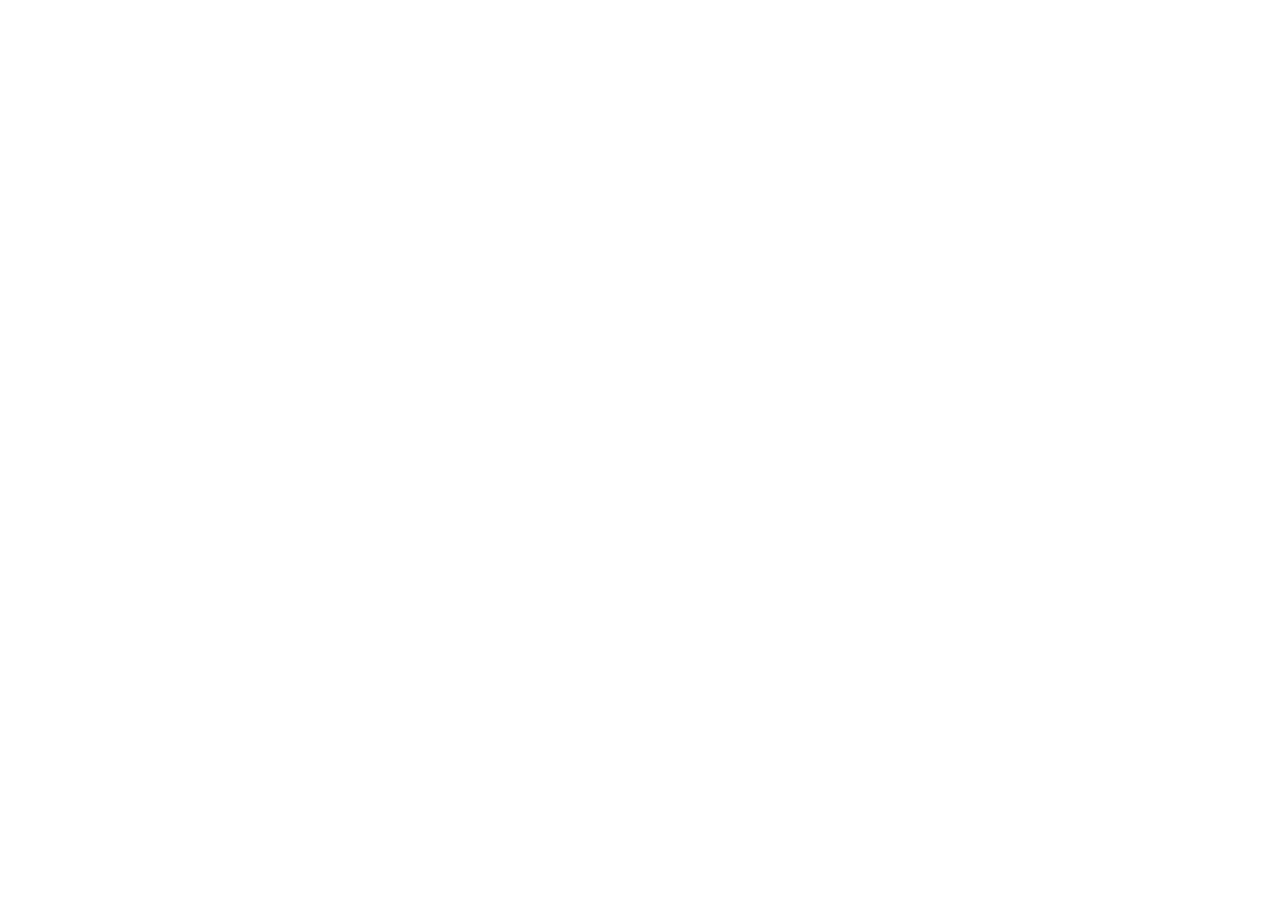
==== index.html @ 58e20557 "Initial commit & Stylesheet link" ====
<!DOCTYPE html>
<html lang="en">
<head>
    <meta charset="UTF-8">
    <meta name="viewport" content="width=device-width, initial-scale=1.0">
    <title>PORTFOLIO</title>
    <link rel="stylesheet" href="style.css">
</head>
<body>
    
</body>
</html>
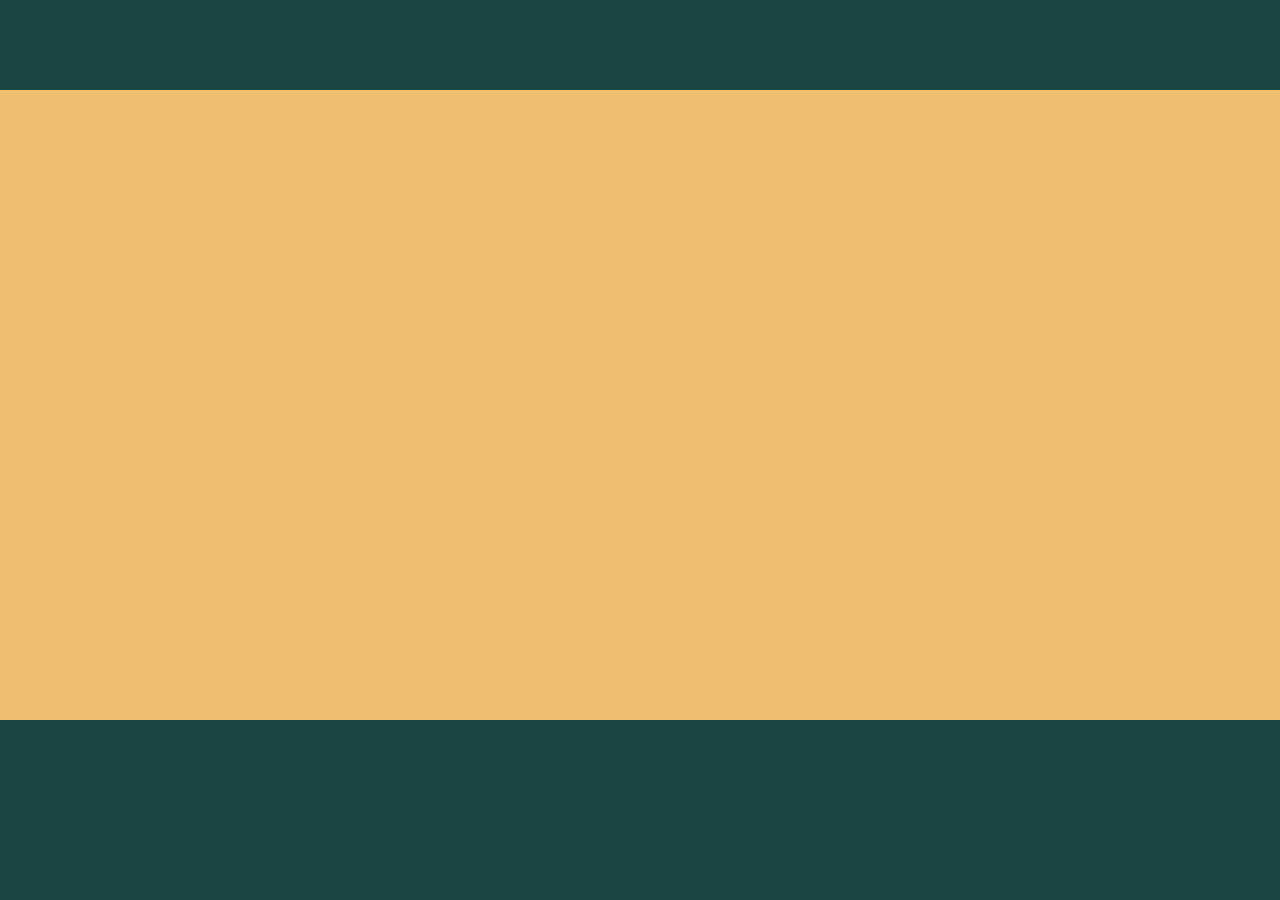
==== commit 52bedd86: "Main page layout" ====
--- a/index.html
+++ b/index.html
@@ -7,6 +7,16 @@
     <link rel="stylesheet" href="style.css">
 </head>
 <body>
-    
+    <div id="container">
+        <header id="hd">
+
+        </header>
+        <main id="mn">
+
+        </main>
+        <footer id="ft">
+
+        </footer>
+    </div>
 </body>
 </html>
--- a/style.css
+++ b/style.css
@@ -0,0 +1,32 @@
+/* Reset----------------------------------- */
+*{
+    margin: 0px;
+    padding: 0px;
+    box-sizing: border-box;
+}
+/* Container style------------------------- */
+#container{
+    width: 100vw;
+    height: 100vh;
+    background-color: #f0be6f;
+}
+/* Header styles----------------------------*/
+#hd {
+    width: 100%;
+    height: 10vh;
+    background-color: #1a4543;
+}
+
+/* Main styles-------------- ---------------*/
+#mn {
+    width: 100%;
+    height: 70vh;
+    background-color:#f0be6f ;
+}
+
+/* Footer styles-------------------------- */
+#ft {
+    width: 100%;
+    height: 20vh;
+    background-color: #1a4543;
+}
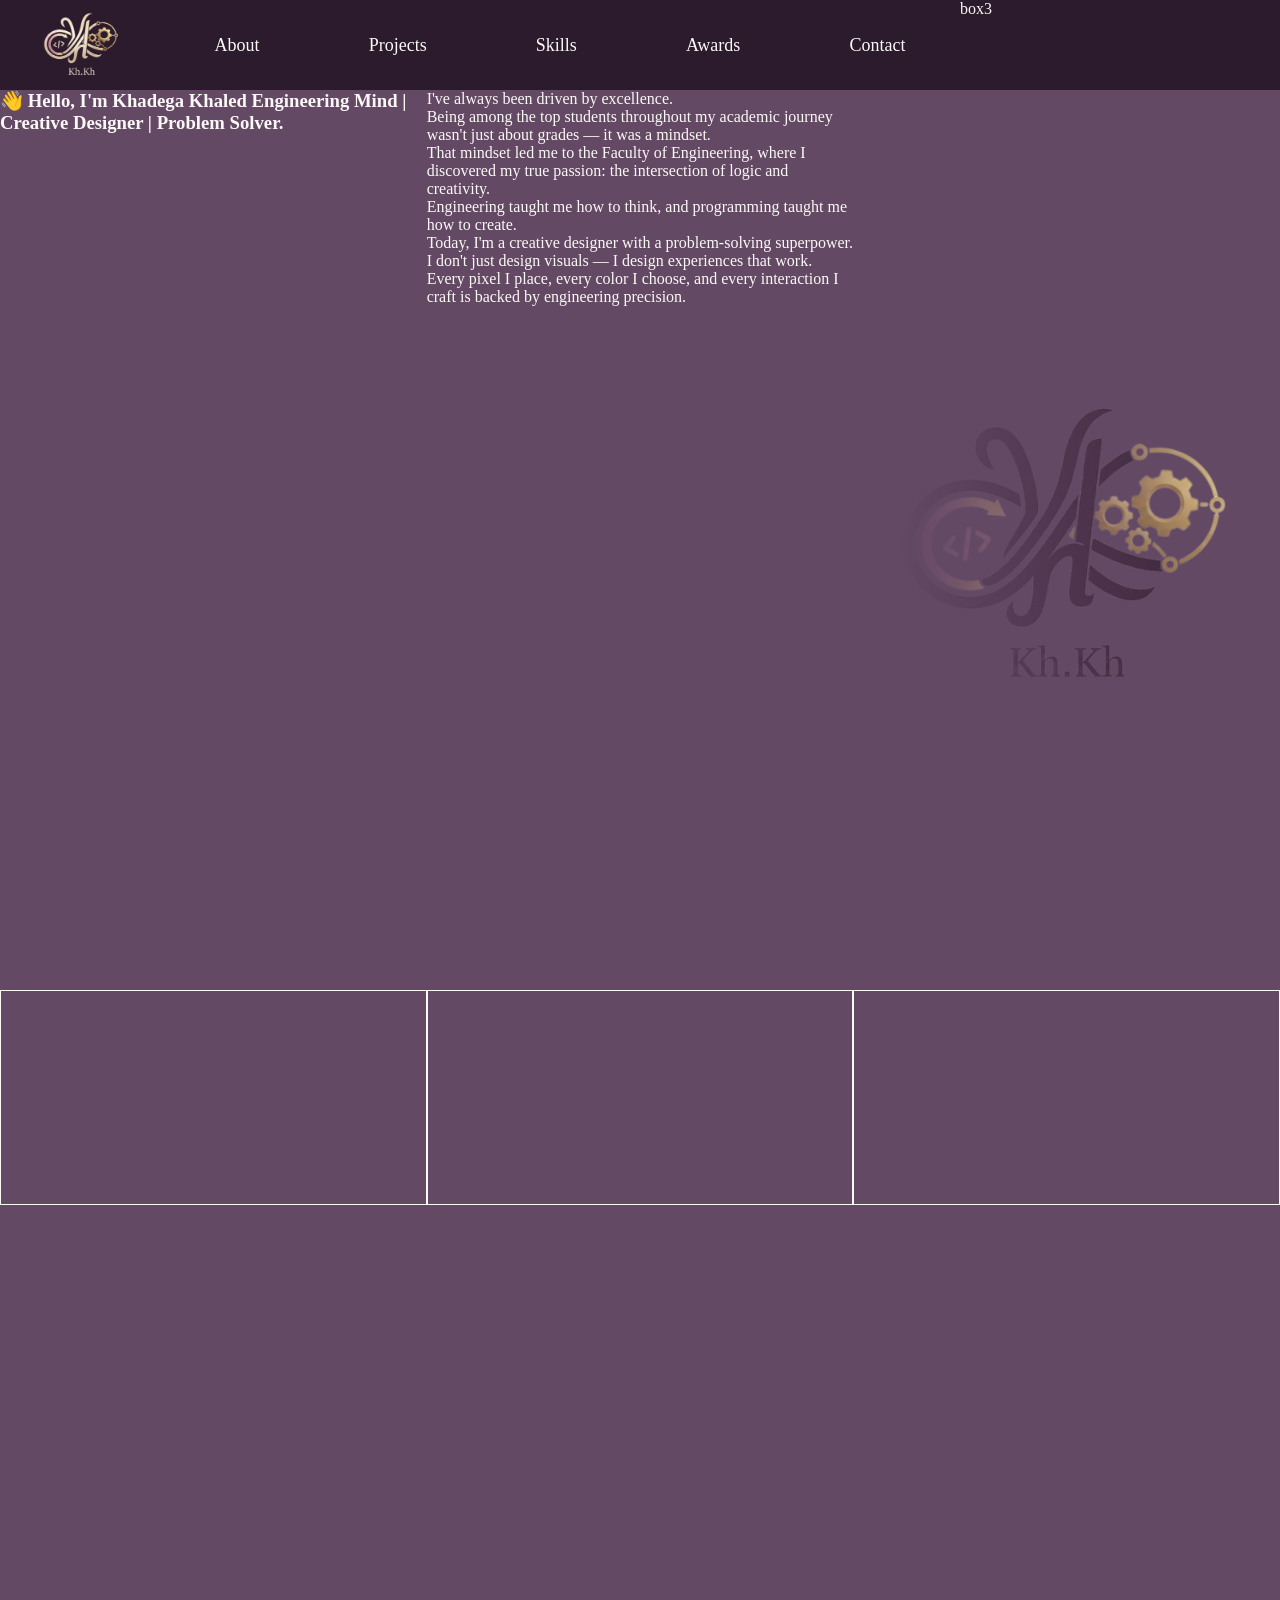
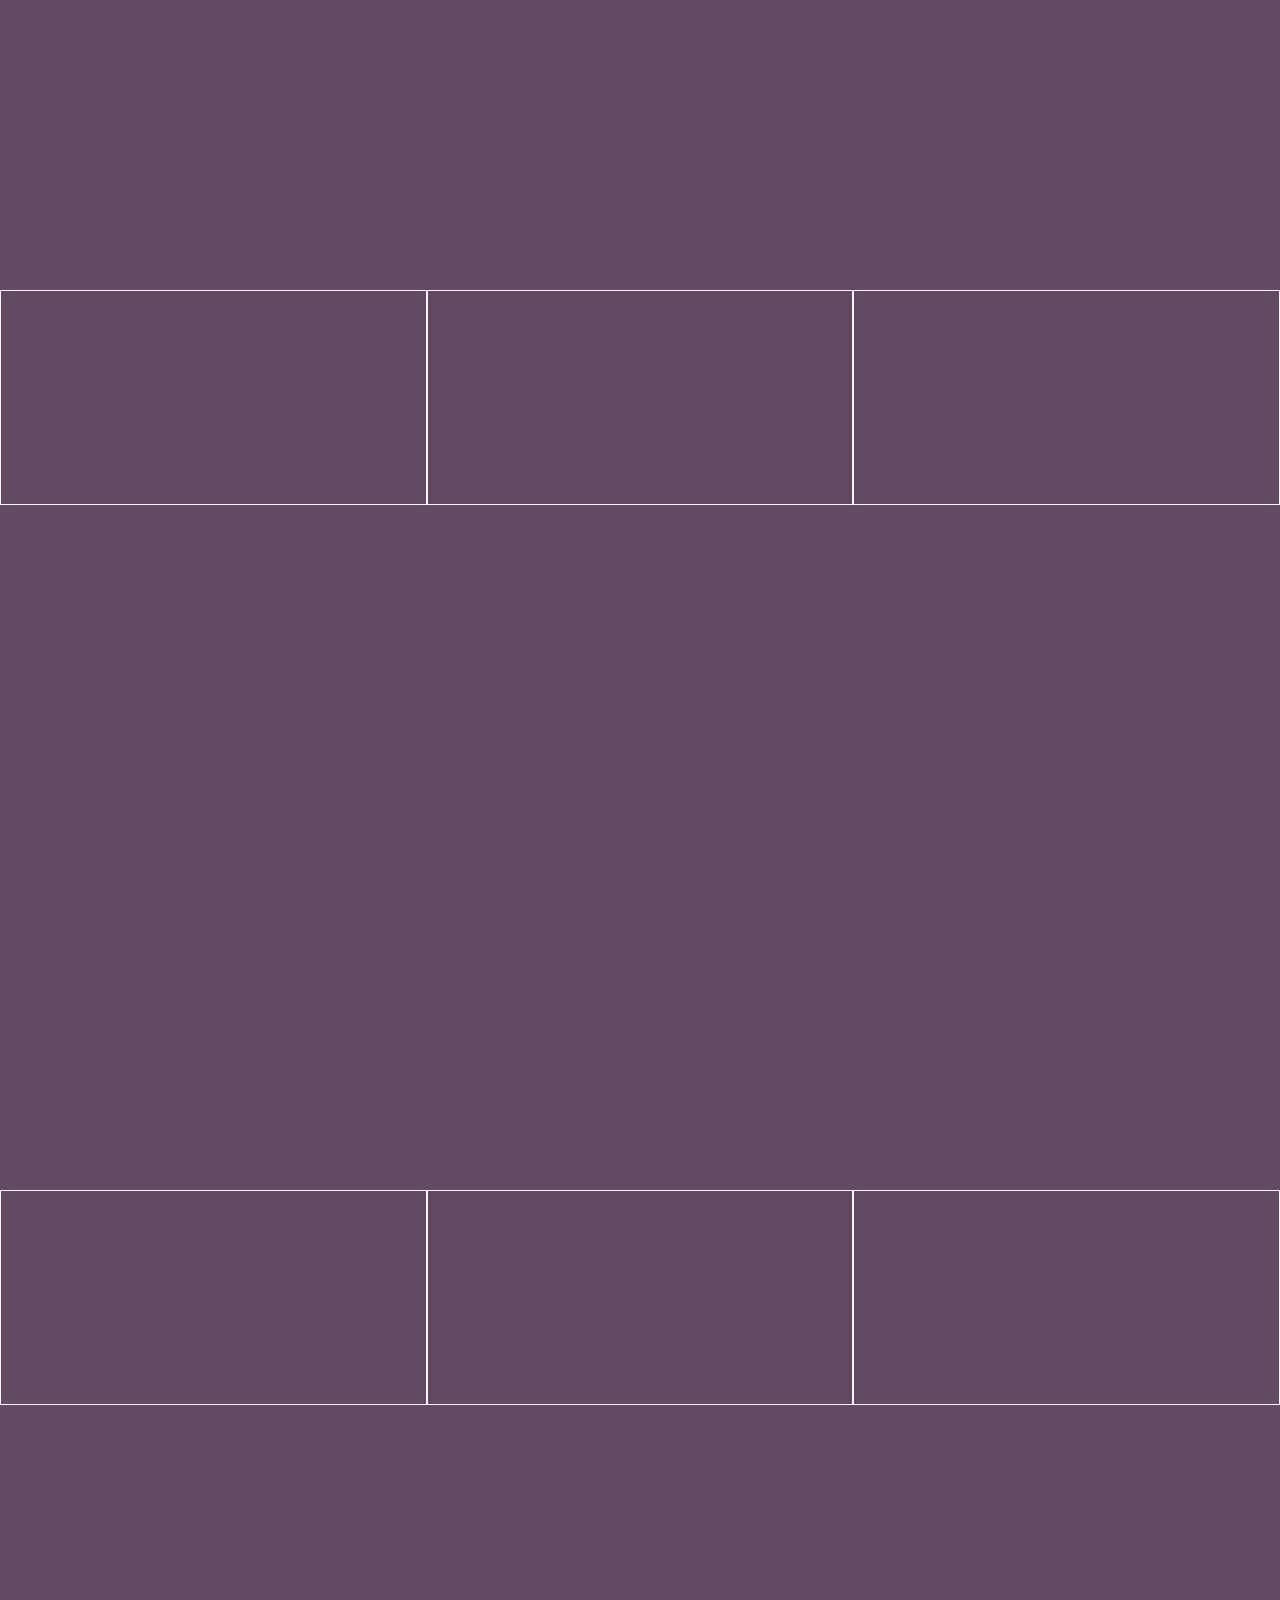
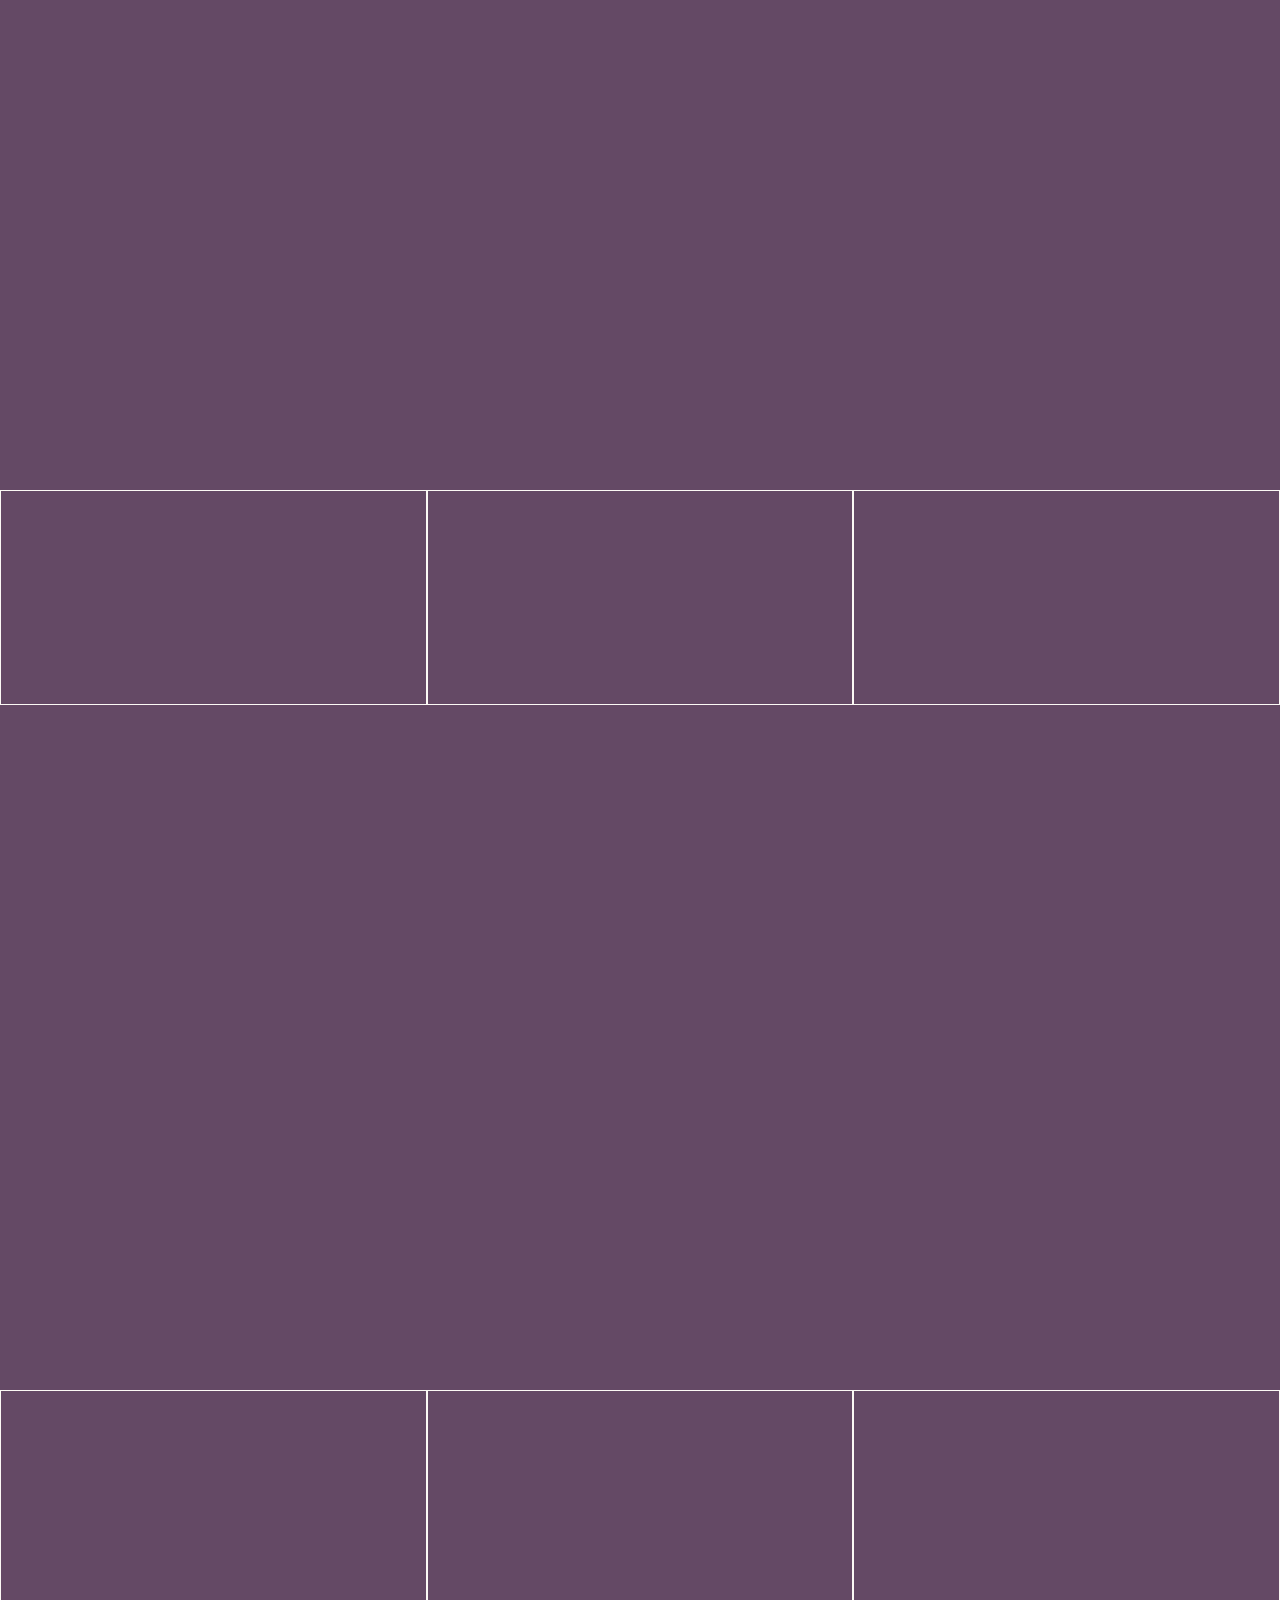
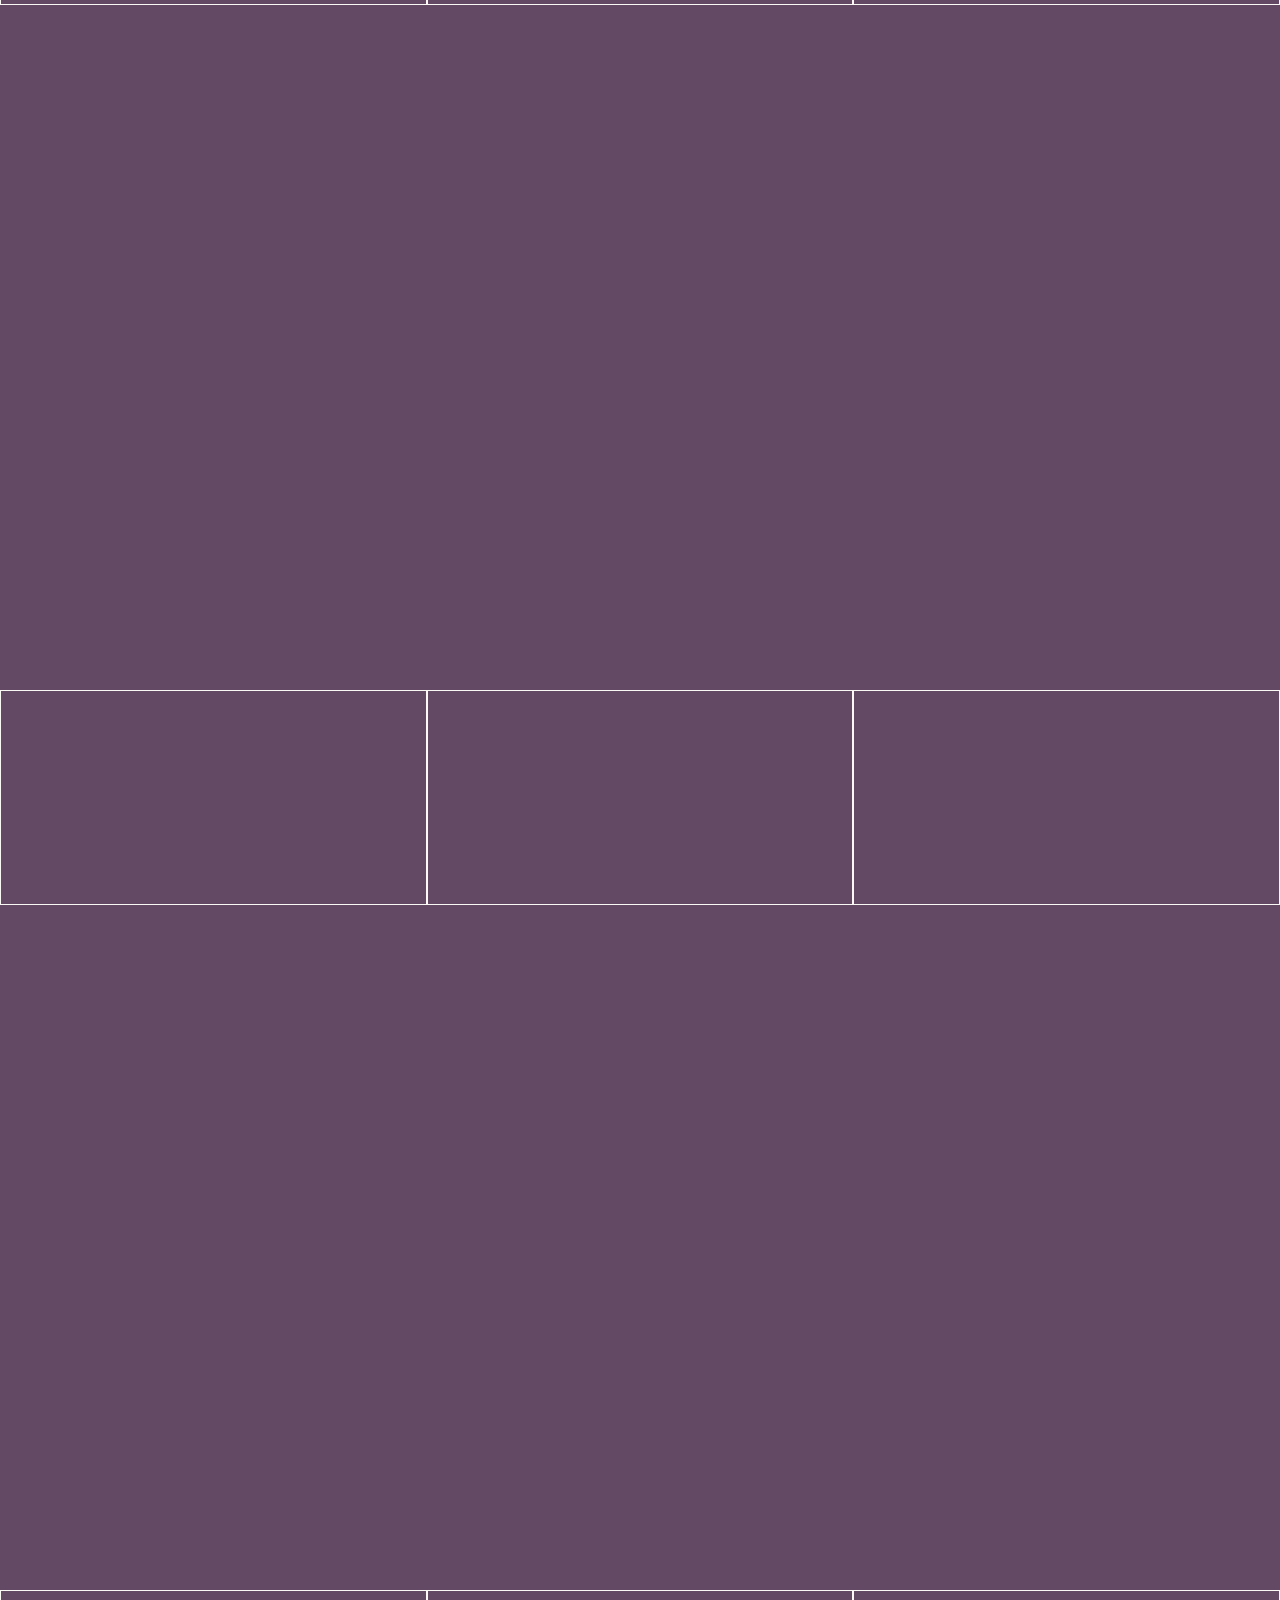
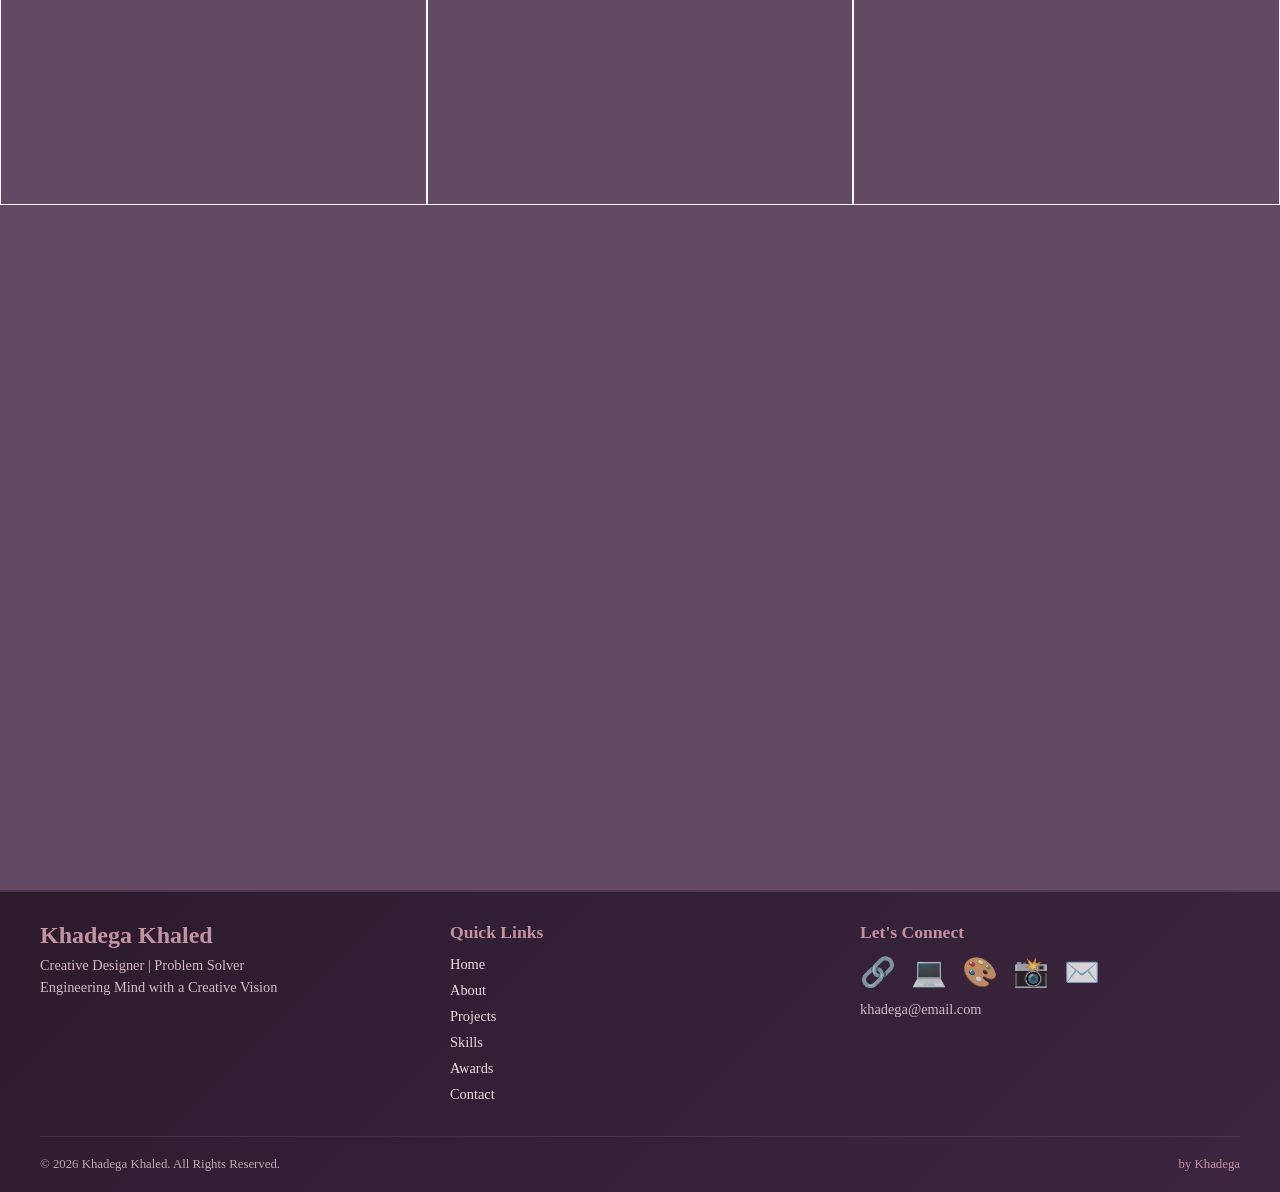
==== commit 7d98c0cd: "New updates for html and adding css file" ====
--- a/index.html
+++ b/index.html
@@ -7,16 +7,182 @@
     <link rel="stylesheet" href="style.css">
 </head>
 <body>
-    <div id="container">
+<div id="container">
         <header id="hd">
+            <section id="hd__sec01" class="hd__sect"></section>
+            <section id="hd__sec02" class="hd__sect">
+                <nav id="hd__nav">
+                    <ul id="nav__list">
+                        <!-- <li id="nav__li1">
+                            <a href="" class="nav__link">Home</a>
+                        </li> -->
+                        <li id="nav__li2">
+                            <a href="#main__sec01" class="nav__link">About</a>
+                        </li>
+                        <li id="nav__li3">
+                            <a href="" class="nav__link">Projects</a>
+                        </li>
+                        <li id="nav__li4">
+                            <a href="" class="nav__link">Skills</a>
+                        </li>
+                        <li id="nav__li5">
+                            <a href="" class="nav__link">Awards</a>
+                        </li>
+                        <li id="nav__li5">
+                            <a href="form.html" class="nav__link">Contact</a>
+                        </li>
+                    </ul>
 
+                </nav>
+            </section>
+            <section id="hd__sec03" class="hd__sect">
+                box3
+            </section>
+    
         </header>
+    
         <main id="mn">
+        
+            <article id="main__sec01" class="main__sec__item">
+                <h3 id="name">👋 Hello, I'm Khadega Khaled
+                    Engineering Mind | Creative Designer | Problem Solver.</h3>
+                <!-- <h3 id="nm">dd</h3>
+                <h3 id="nm2">aa</h3> -->
+            </article>
+            <article id="main__sec02" class="main__sec__item">
+                <p id="pragraph">I've always been driven by excellence. <br> Being among the top students throughout my academic journey wasn't just about
+                    grades — it was a mindset. <br>
+                
+                    That mindset led me to the Faculty of Engineering, where I discovered my true passion: the intersection of logic and
+                    creativity. <br> Engineering taught me how to think, and programming taught me how to create. <br>
+                
+                    Today, I'm a creative designer with a problem-solving superpower. <br> I don't just design visuals — I design experiences
+                    that work. Every pixel I place, every color I choose, and every interaction I craft is backed by engineering
+                    precision.</p>
+            </article>
+            <article id="main__sec03" class="main__sec__item"></article>
+            <article id="main__sec04" class="main__sec__item"></article>
+            <article id="main__sec05" class="main__sec__item"></article>
+            <article id="main__sec06" class="main__sec__item"></article>
+            <article id="main__sec07" class="main__sec__item"></article>
+            <article id="main__sec08" class="main__sec__item"></article>
+            <article id="main__sec09" class="main__sec__item"></article>
+            <article id="main__sec10" class="main__sec__item"></article>
+            <article id="main__sec11" class="main__sec__item"></article>
+            <article id="main__sec12" class="main__sec__item"></article>
+            <article id="main__sec13" class="main__sec__item"></article>
+            <article id="main__sec14" class="main__sec__item"></article>
+            <article id="main__sec15" class="main__sec__item"></article>
+            <article id="main__sec16" class="main__sec__item"></article>
+            <article id="main__sec17" class="main__sec__item"></article>
+            <article id="main__sec18" class="main__sec__item"></article>
+            <article id="main__sec19" class="main__sec__item"></article>
+            <article id="main__sec20" class="main__sec__item"></article>
+            <article id="main__sec21" class="main__sec__item"></article>
+            <article id="main__sec22" class="main__sec__item"></article>
+            <article id="main__sec23" class="main__sec__item"></article>
+            <article id="main__sec24" class="main__sec__item"></article>
+        
+        
+        </main>
+    
+        <!-- <footer id="ft">
+    
+        </footer> -->
+        <footer id="ft">
+    <div class="footer-content">
+        <div class="footer-section">
+            <h3 class="footer-title">Khadega Khaled</h3>
+            <p class="footer-desc">Creative Designer | Problem Solver</p>
+            <p class="footer-desc">Engineering Mind with a Creative Vision</p>
+        </div>
+        
+        <div class="footer-section">
+            <h4 class="footer-heading">Quick Links</h4>
+            <ul class="footer-links">
+                <li><a href="#">Home</a></li>
+                <li><a href="#">About</a></li>
+                <li><a href="#">Projects</a></li>
+                <li><a href="#">Skills</a></li>
+                <li><a href="#">Awards</a></li>
+                <li><a href="#">Contact</a></li>
+            </ul>
+        </div>
+        
+        <div class="footer-section">
+            <h4 class="footer-heading">Let's Connect</h4>
+            <div class="footer-social">
+                <a href="#" class="social-link" title="LinkedIn">🔗</a>
+                <a href="#" class="social-link" title="GitHub">💻</a>
+                <a href="#" class="social-link" title="Behance">🎨</a>
+                <a href="#" class="social-link" title="Instagram">📸</a>
+                <a href="#" class="social-link" title="Email">✉️</a>
+            </div>
+            <p class="footer-email">khadega@email.com</p>
+        </div>
+    </div>
+    
+    <div class="footer-bottom">
+        <p>&copy; 2026 Khadega Khaled. All Rights Reserved.</p>
+        <p> by Khadega</p>
+    </div>
+</footer>
+    </div>
 
-        </main>
-        <footer id="ft">
+</body>
+</html>
 
-        </footer>
-    </div>
-</body>
-</html>+<!-- 
+النص الكامل للـ About Section (من غير كود):
+
+---
+
+👋 Hello, I'm Khadega Khaled
+Engineering Mind | Creative Designer | Problem Solver
+
+---
+
+I've always been driven by excellence. Being among the top students throughout my academic journey wasn't just about grades — it was a mindset.
+
+That mindset led me to the Faculty of Engineering, where I discovered my true passion: the intersection of logic and creativity. Engineering taught me how to think, and programming taught me how to create.
+
+Today, I'm a creative designer with a problem-solving superpower. I don't just design visuals — I design experiences that work. Every pixel I place, every color I choose, and every interaction I craft is backed by engineering precision.
+
+"I build things that are beautiful because they work, and work because they're beautiful."
+
+---
+
+🏆 Top 5% Academic Excellence | 💡 Problem Solving Mindset | 🎨 Creative Vision
+
+Let's Create Something Amazing ✨
+
+---
+
+الترجمة العربية:
+
+---
+
+👋 مرحبًا، أنا خديجة خالد
+عقلية هندسية | مصممة مبدعة | محللة مشكلات
+
+---
+
+دائمًا ما كان الدافع ورائي هو التميز. كوني من الأوائل طوال رحلتي الأكاديمية لم يكن مجرد درجات — بل كانت عقلية.
+
+هذه العقلية قادتني إلى كلية الهندسة، حيث اكتشفت شغفي الحقيقي: التقاطع بين المنطق والإبداع. الهندسة علمتني كيف أفكر، والبرمجة علمتني كيف أبدع.
+
+اليوم، أنا مصممة مبدعة بقوة خارقة في حل المشكلات. أنا لا أصمم صورًا فقط — بل أصمم تجارب تعمل. كل بكسل أضعه، وكل لون أختاره، وكل تفاعل أصممه مدعوم بدقة هندسية.
+
+"أبني أشياء جميلة لأنها تعمل، وتعمل لأنها جميلة."
+
+---
+
+🏆 أعلى 5% تميز أكاديمي | 💡 عقلية حل المشكلات | 🎨 رؤية إبداعية
+
+لنخلق شيئًا مذهلاً معًا ✨
+
+---
+
+كده النص جاهز تنسخيه وتحطيه في أي مكان 👌
+
+-->
--- a/style.css
+++ b/style.css
@@ -1,32 +1,305 @@
-/* Reset----------------------------------- */
+/* Reset--------------------------------------- */
 *{
+    padding: 0px;
     margin: 0px;
-    padding: 0px;
     box-sizing: border-box;
 }
-/* Container style------------------------- */
+/* Container styles-------------------------- */
 #container{
     width: 100vw;
-    height: 100vh;
-    background-color: #f0be6f;
-}
-/* Header styles----------------------------*/
-#hd {
+    height: auto;
+    background-color: #644965;
+
+}
+/* Header styles----------------------------- */
+#hd{
     width: 100%;
     height: 10vh;
-    background-color: #1a4543;
-}
-
-/* Main styles-------------- ---------------*/
-#mn {
+    background-color:#2B1B2C;
+    display: flex;
+    justify-content: center;
+    position: fixed;
+    
+}
+
+.hd__sect{
+    color: #FBF9F5;
+}
+
+#hd__sec01{
+    flex:1;
+    background-image: url(images/LOGO.png);
+    background-size: 100px;
+    background-repeat: no-repeat;
+    background-position: center;
+
+
+
+}
+#hd__sec02{
+     flex: 5;
+     /* font-size: large; */
+
+}
+#hd__sec03{
+      flex:2;
+
+}
+
+#hd__nav {
+    height: 100%;
+    display: flex;
+    justify-content: center;
+    align-items: center;
+}
+
+#nav__list{
+    list-style: none;
+    display: flex;
+    justify-content: space-between;
+    justify-content: space-around;
+    align-items: center;
+    flex: 1; 
+}
+
+.nav__link{
+    color: #FBF9F5;
+    text-decoration: none;
+    font-size: large;
+}
+
+.nav__link:hover{
+    font-size: larger;
+    color: #C492A3;
+    text-shadow: 0px 0px 5px #C492A3;
+}
+
+#mn{
+    /* background-image: linear-gradient(to right, #644965 30%, #00000088), url(images/LOGO-removebg-preview.png);
+    background-position: right;
+    background-repeat: no-repeat; */
+    padding-top: 10vh;
+    height: auto;
     width: 100%;
-    height: 70vh;
-    background-color:#f0be6f ;
-}
-
-/* Footer styles-------------------------- */
+    /* height: 1900px; */
+    display: grid;
+    grid-template-columns: 1fr 1fr 1fr;
+    grid-template-rows: repeat(8, 1fr);
+        grid-template-areas:
+       "main__sec01 . main__sec03",
+        "main__sec04 main__sec05 main__sec06",
+        "main__sec07 main__sec08 main__sec09",
+        "main__sec10 main__sec11 main__sec12",
+        "main__sec13 main__sec14 main__sec15",
+        "main__sec16 main__sec17 main__sec18",
+        "main__sec19 main__sec20 main__sec21",
+        "main__sec22 main__sec23 main__sec24";
+        /* gap: 1rem; */
+}
+
+.main__sec__item{
+    height: 215px;
+    border: 1px solid #FBF9F5;
+    color: #FBF9F5;
+
+}
+
+#main__sec01,#main__sec02, #main__sec03{
+    border: none;
+    
+    /* background-color: #2B1B2C; */
+    grid-row: span ;
+    /* grid-column: 1 / 4; */
+    
+     /* background-image: linear-gradient(to right, #644965 30%, #00000088), url(images/LOGO-removebg-preview.png);
+    background-position: right;
+    background-repeat: no-repeat; */
+    /* grid-column: 1 / 4;
+    grid-row: 1/ 4; */
+    height: 100vh;
+}
+
+#main__sec03{
+     background-image: linear-gradient(to right, #644965 10%, #00000000), url(images/LOGO-removebg-preview.png);
+    background-position: right;
+    background-repeat: no-repeat;
+    background-size: contain;
+    display: flex;
+    justify-content: center;
+    align-items: center;
+    flex-direction: column;
+}
+#name{
+    flex: 1;
+    height: 100%;
+    justify-content: center;
+    align-items: center;
+    
+}
+/* #nm{
+    flex: 1;
+}
+#nm2{
+    flex: 1;
+} */
+
+
+
+
+
+
+
+
+
+
+
+
+
+
+
+
+/* Footer styles----------------------------- */
+/* #ft{
+    width: 100%;
+    height: 15vh;
+    background-color:#2B1B2C ;
+
+} */
+ /* Footer styles----------------------------- */
 #ft {
     width: 100%;
-    height: 20vh;
-    background-color: #1a4543;
+    height: auto;
+    min-height: 15vh;
+    background: linear-gradient(135deg, #2B1B2C, #3D2640);
+    padding: 30px 40px 20px;
+    color: #FBF9F5;
+    border-top: 2px solid rgba(196, 146, 163, 0.2);
+    flex-shrink: 0;
+}
+
+.footer-content {
+    display: flex;
+    justify-content: space-around;
+    flex-wrap: wrap;
+    gap: 30px;
+    max-width: 1200px;
+    margin: 0 auto;
+}
+
+.footer-section {
+    flex: 1;
+    min-width: 200px;
+}
+
+.footer-title {
+    font-size: 1.5rem;
+    color: #C492A3;
+    margin-bottom: 8px;
+    font-weight: 700;
+}
+
+.footer-desc {
+    font-size: 0.9rem;
+    color: #D4B8C4;
+    margin: 5px 0;
+    font-weight: 300;
+}
+
+.footer-heading {
+    font-size: 1.1rem;
+    color: #C492A3;
+    margin-bottom: 12px;
+    font-weight: 600;
+}
+
+.footer-links {
+    list-style: none;
+    padding: 0;
+    margin: 0;
+}
+
+.footer-links li {
+    margin-bottom: 8px;
+}
+
+.footer-links a {
+    color: #E8DDE2;
+    text-decoration: none;
+    font-size: 0.9rem;
+    transition: all 0.3s;
+    font-weight: 300;
+}
+
+.footer-links a:hover {
+    color: #C492A3;
+    padding-left: 8px;
+    text-shadow: 0 0 10px rgba(196, 146, 163, 0.3);
+}
+
+.footer-social {
+    display: flex;
+    gap: 15px;
+    margin-bottom: 12px;
+    flex-wrap: wrap;
+}
+
+.social-link {
+    display: inline-block;
+    font-size: 1.8rem;
+    text-decoration: none;
+    transition: all 0.3s;
+    opacity: 0.8;
+    filter: grayscale(0.3);
+}
+
+.social-link:hover {
+    transform: translateY(-5px) scale(1.1);
+    opacity: 1;
+    filter: grayscale(0);
+    text-shadow: 0 0 20px rgba(196, 146, 163, 0.4);
+}
+
+.footer-email {
+    font-size: 0.9rem;
+    color: #D4B8C4;
+    font-weight: 300;
+}
+
+.footer-bottom {
+    text-align: center;
+    padding-top: 20px;
+    margin-top: 25px;
+    border-top: 1px solid rgba(196, 146, 163, 0.15);
+    display: flex;
+    justify-content: space-between;
+    flex-wrap: wrap;
+    gap: 10px;
+}
+
+.footer-bottom p {
+    font-size: 0.8rem;
+    color: #B8A8B0;
+    font-weight: 300;
+    margin: 0;
+}
+
+.footer-bottom p:last-child {
+    color: #C492A3;
+}
+
+/* Responsive */
+@media (max-width: 768px) {
+    .footer-content {
+        flex-direction: column;
+        text-align: center;
+    }
+    
+    .footer-social {
+        justify-content: center;
+    }
+    
+    .footer-bottom {
+        flex-direction: column;
+        text-align: center;
+    }
 }
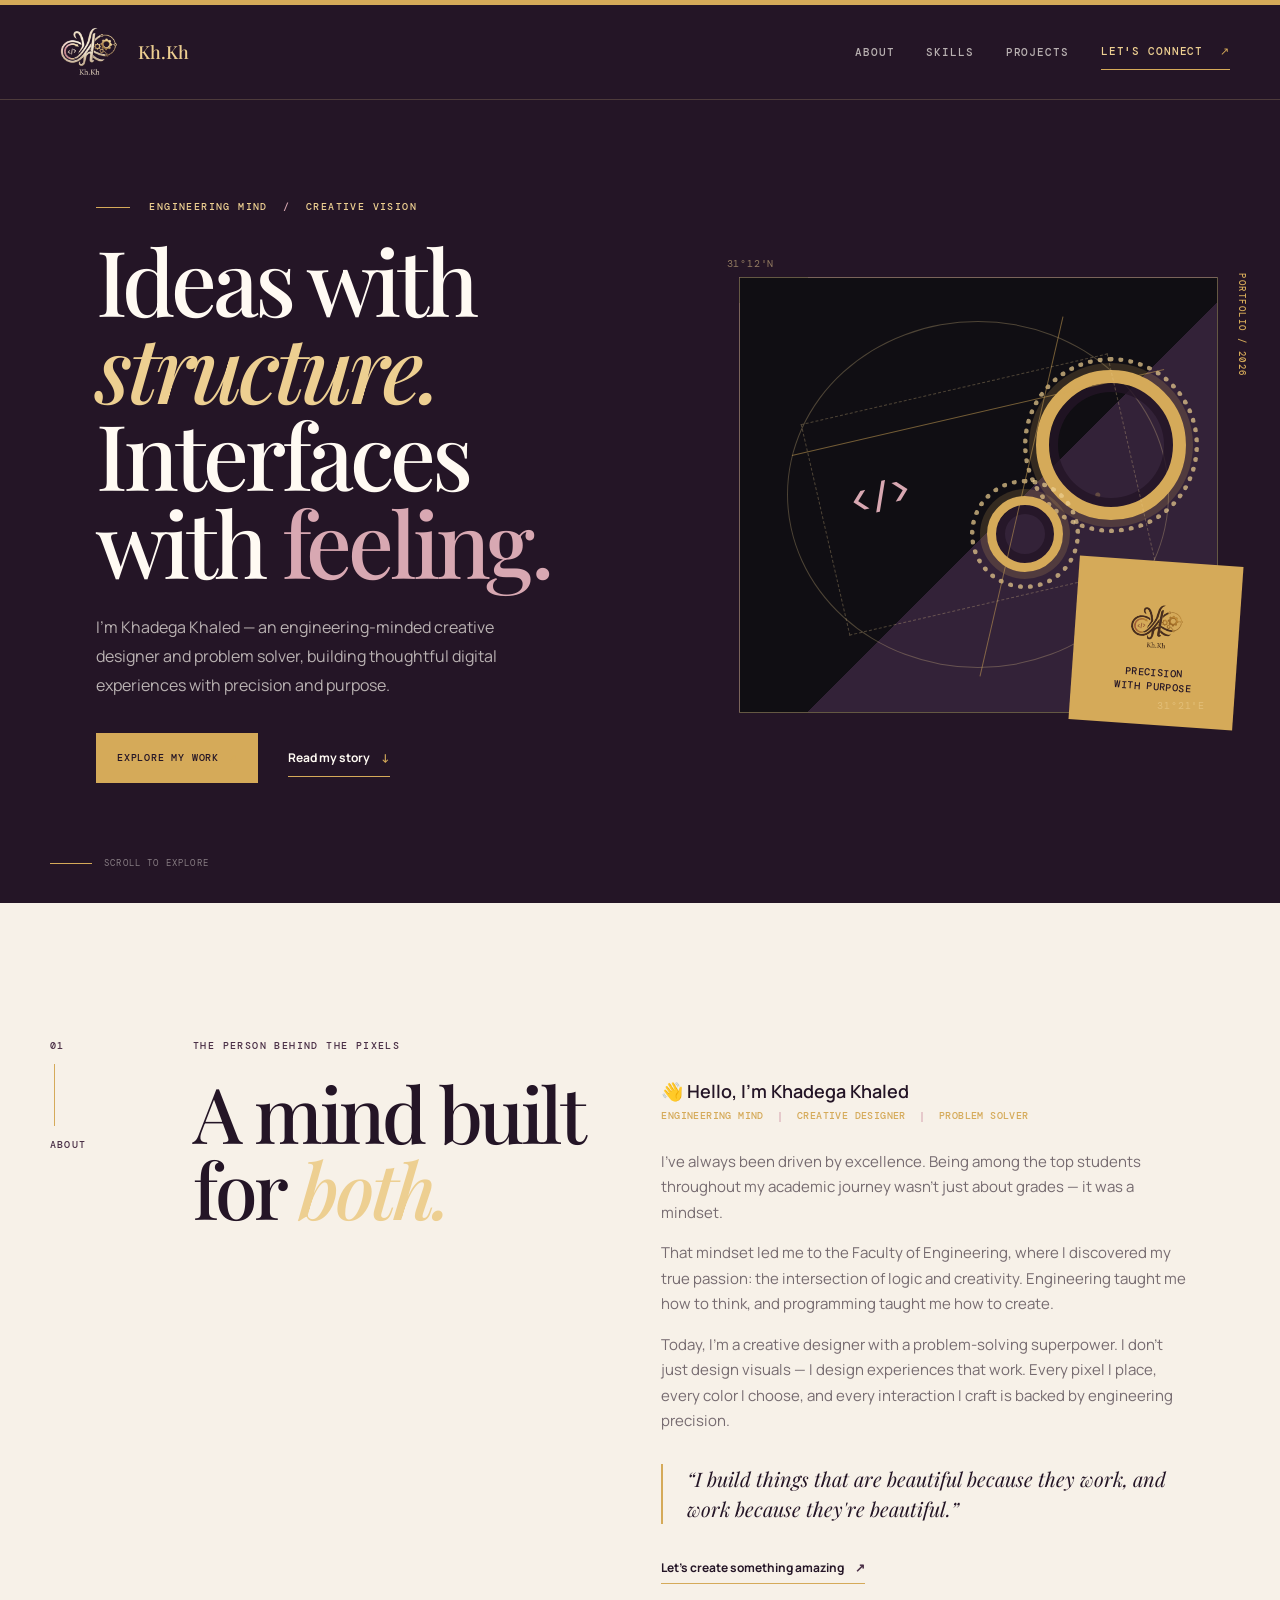
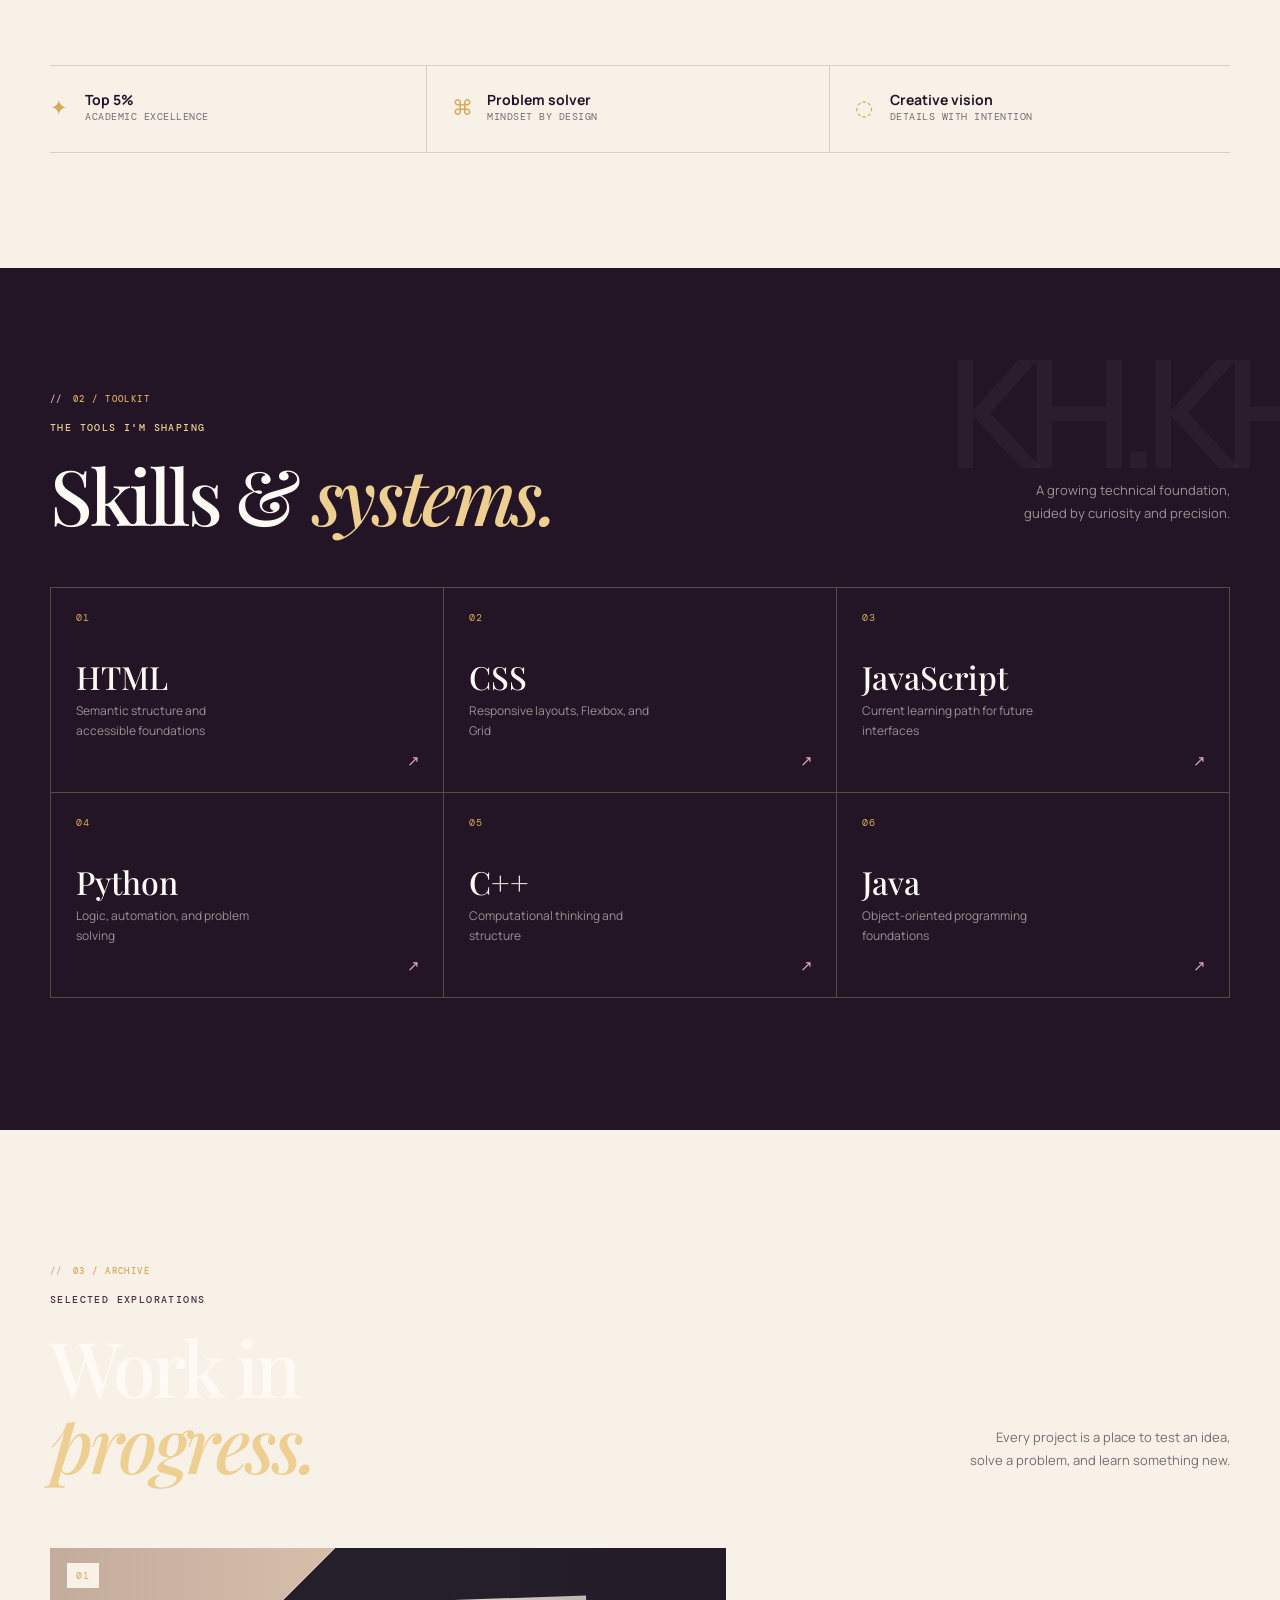
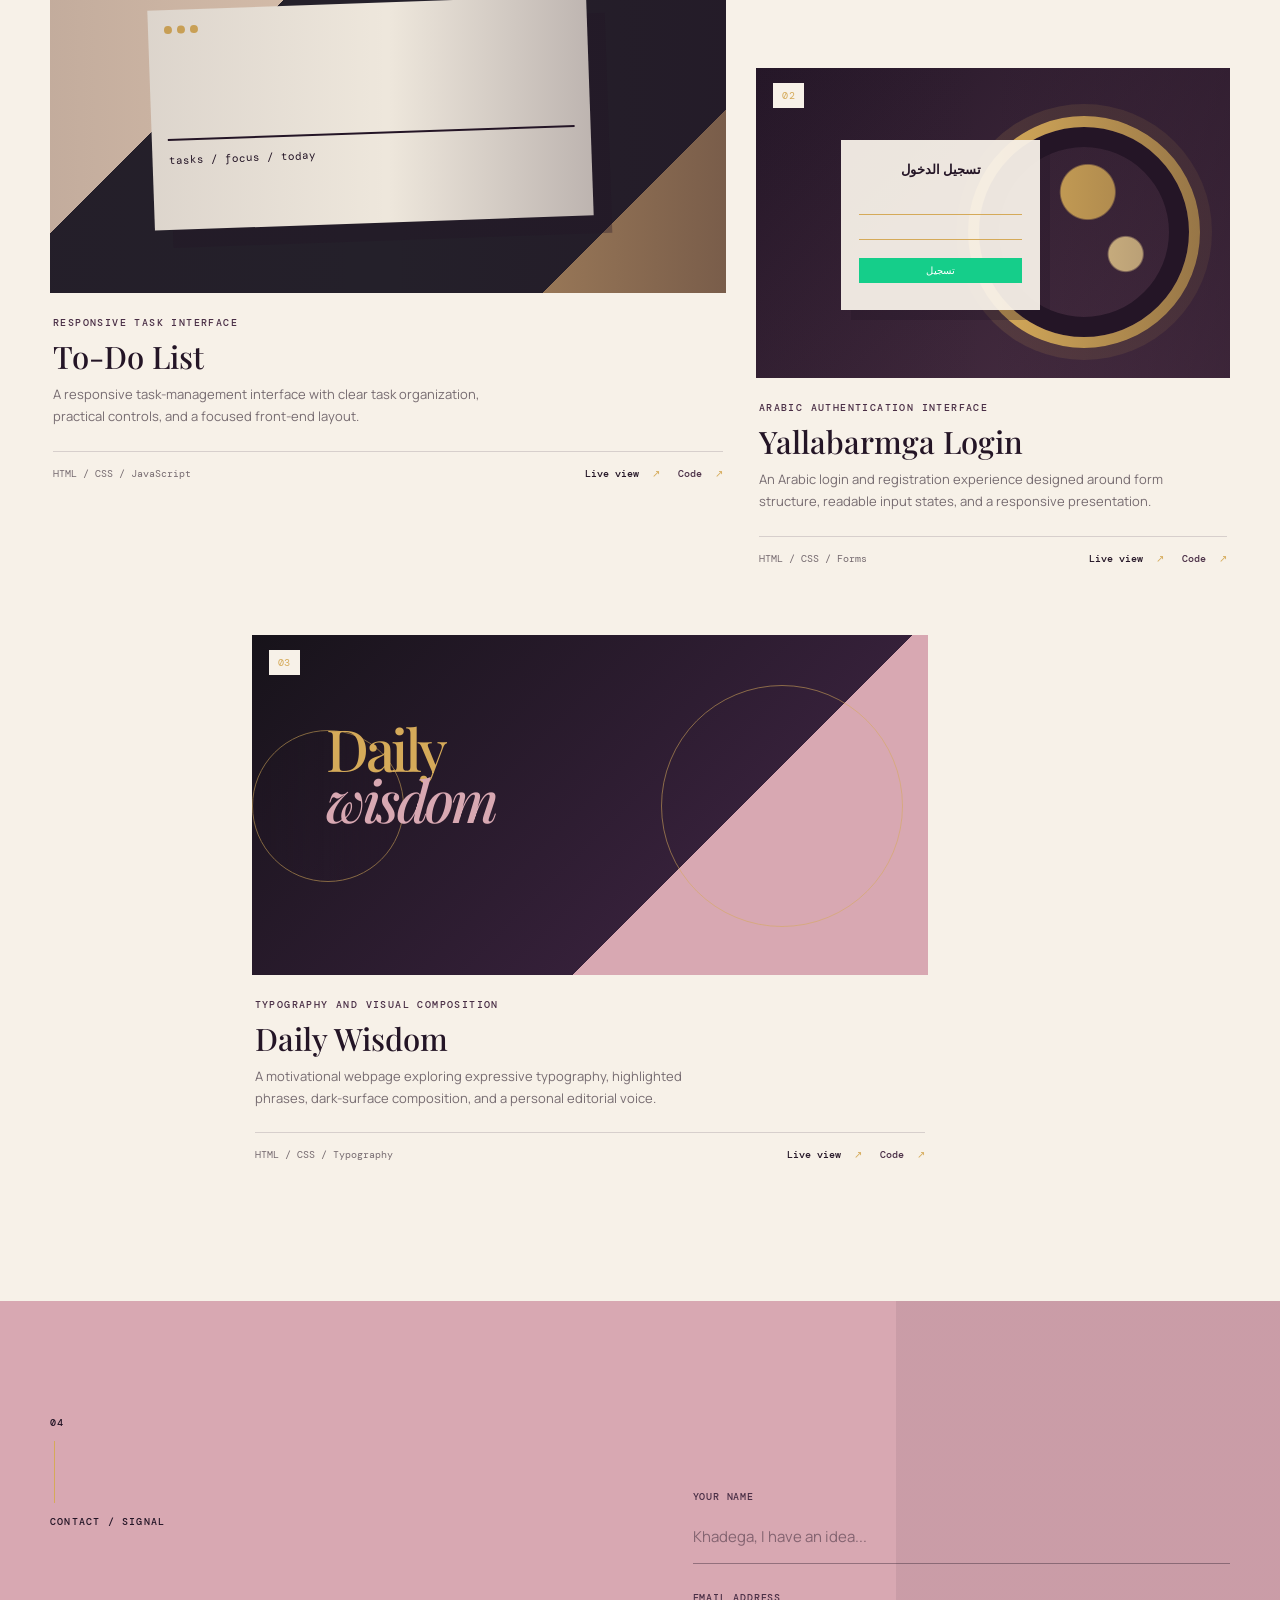
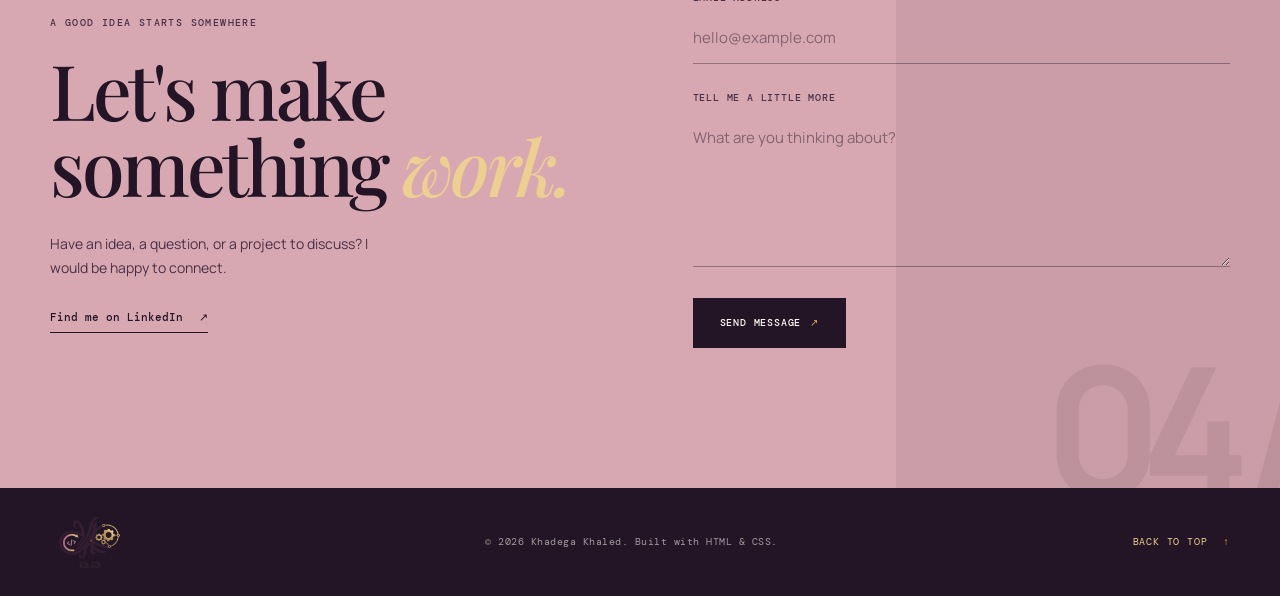
==== commit e5c9ce49: "Updating my potfolio" ====
--- a/index.html
+++ b/index.html
@@ -1,188 +1,137 @@
-<!DOCTYPE html>
-<html lang="en">
-<head>
-    <meta charset="UTF-8">
-    <meta name="viewport" content="width=device-width, initial-scale=1.0">
-    <title>PORTFOLIO</title>
-    <link rel="stylesheet" href="style.css">
+<html lang="en"><head>
+  <meta charset="UTF-8">
+  <meta name="viewport" content="width=device-width, initial-scale=1.0">
+  <meta name="description" content="Kh.Kh — Khadega Khaled's personal portfolio. Engineering mind, creative vision.">
+  <title>Khadega Khaled | portfolio</title>
+  <link rel="preconnect" href="https://fonts.googleapis.com">
+  <link rel="preconnect" href="https://fonts.gstatic.com" crossorigin="">
+  <link href="https://fonts.googleapis.com/css2?family=DM+Mono:wght@400;500&amp;family=Manrope:wght@400;500;600;700;800&amp;family=Playfair+Display:ital,wght@0,500;0,600;1,500;1,600&amp;display=swap" rel="stylesheet">
+  <link rel="stylesheet" href="style.css">
 </head>
 <body>
-<div id="container">
-        <header id="hd">
-            <section id="hd__sec01" class="hd__sect"></section>
-            <section id="hd__sec02" class="hd__sect">
-                <nav id="hd__nav">
-                    <ul id="nav__list">
-                        <!-- <li id="nav__li1">
-                            <a href="" class="nav__link">Home</a>
-                        </li> -->
-                        <li id="nav__li2">
-                            <a href="#main__sec01" class="nav__link">About</a>
-                        </li>
-                        <li id="nav__li3">
-                            <a href="" class="nav__link">Projects</a>
-                        </li>
-                        <li id="nav__li4">
-                            <a href="" class="nav__link">Skills</a>
-                        </li>
-                        <li id="nav__li5">
-                            <a href="" class="nav__link">Awards</a>
-                        </li>
-                        <li id="nav__li5">
-                            <a href="form.html" class="nav__link">Contact</a>
-                        </li>
-                    </ul>
+  <div class="top-line"></div>
 
-                </nav>
-            </section>
-            <section id="hd__sec03" class="hd__sect">
-                box3
-            </section>
-    
-        </header>
-    
-        <main id="mn">
-        
-            <article id="main__sec01" class="main__sec__item">
-                <h3 id="name">👋 Hello, I'm Khadega Khaled
-                    Engineering Mind | Creative Designer | Problem Solver.</h3>
-                <!-- <h3 id="nm">dd</h3>
-                <h3 id="nm2">aa</h3> -->
-            </article>
-            <article id="main__sec02" class="main__sec__item">
-                <p id="pragraph">I've always been driven by excellence. <br> Being among the top students throughout my academic journey wasn't just about
-                    grades — it was a mindset. <br>
-                
-                    That mindset led me to the Faculty of Engineering, where I discovered my true passion: the intersection of logic and
-                    creativity. <br> Engineering taught me how to think, and programming taught me how to create. <br>
-                
-                    Today, I'm a creative designer with a problem-solving superpower. <br> I don't just design visuals — I design experiences
-                    that work. Every pixel I place, every color I choose, and every interaction I craft is backed by engineering
-                    precision.</p>
-            </article>
-            <article id="main__sec03" class="main__sec__item"></article>
-            <article id="main__sec04" class="main__sec__item"></article>
-            <article id="main__sec05" class="main__sec__item"></article>
-            <article id="main__sec06" class="main__sec__item"></article>
-            <article id="main__sec07" class="main__sec__item"></article>
-            <article id="main__sec08" class="main__sec__item"></article>
-            <article id="main__sec09" class="main__sec__item"></article>
-            <article id="main__sec10" class="main__sec__item"></article>
-            <article id="main__sec11" class="main__sec__item"></article>
-            <article id="main__sec12" class="main__sec__item"></article>
-            <article id="main__sec13" class="main__sec__item"></article>
-            <article id="main__sec14" class="main__sec__item"></article>
-            <article id="main__sec15" class="main__sec__item"></article>
-            <article id="main__sec16" class="main__sec__item"></article>
-            <article id="main__sec17" class="main__sec__item"></article>
-            <article id="main__sec18" class="main__sec__item"></article>
-            <article id="main__sec19" class="main__sec__item"></article>
-            <article id="main__sec20" class="main__sec__item"></article>
-            <article id="main__sec21" class="main__sec__item"></article>
-            <article id="main__sec22" class="main__sec__item"></article>
-            <article id="main__sec23" class="main__sec__item"></article>
-            <article id="main__sec24" class="main__sec__item"></article>
-        
-        
-        </main>
-    
-        <!-- <footer id="ft">
-    
-        </footer> -->
-        <footer id="ft">
-    <div class="footer-content">
-        <div class="footer-section">
-            <h3 class="footer-title">Khadega Khaled</h3>
-            <p class="footer-desc">Creative Designer | Problem Solver</p>
-            <p class="footer-desc">Engineering Mind with a Creative Vision</p>
+  <header class="site-header" id="top">
+    <div class="container nav-wrap">
+      <a class="brand-lockup" href="#top" aria-label="Kh.Kh home">
+        <img src="images/LOGO.png" alt="Kh.Kh engineering and coding logo">
+        <span class="brand-word">Kh.Kh<span class="brand-dot"></span></span>
+      </a>
+      <nav class="main-nav" aria-label="Main navigation">
+        <a href="#about">About</a>
+        <a href="#skills">Skills</a>
+        <a href="#projects">Projects</a>
+        <a class="nav-cta" href="#contact">Let's connect <span>↗</span></a>
+      </nav>
+    </div>
+  </header>
+
+  <main>
+    <section class="hero-section" aria-labelledby="hero-title">
+      <div class="container hero-grid">
+        <div class="hero-copy">
+          <p class="eyebrow"><span class="eyebrow-rule"></span> Engineering mind <span class="eyebrow-divider">/</span> creative vision</p>
+          <h1 id="hero-title">Ideas with<br><em>structure.</em><br>Interfaces with <span>feeling.</span></h1>
+          <p class="hero-intro">I'm Khadega Khaled — an engineering-minded creative designer and problem solver, building thoughtful digital experiences with precision and purpose.</p>
+          <div class="hero-actions">
+            <a class="button button-primary" href="#projects">Explore my work <span>↗</span></a>
+            <a class="text-link" href="#about">Read my story <span>↓</span></a>
+          </div>
         </div>
-        
-        <div class="footer-section">
-            <h4 class="footer-heading">Quick Links</h4>
-            <ul class="footer-links">
-                <li><a href="#">Home</a></li>
-                <li><a href="#">About</a></li>
-                <li><a href="#">Projects</a></li>
-                <li><a href="#">Skills</a></li>
-                <li><a href="#">Awards</a></li>
-                <li><a href="#">Contact</a></li>
-            </ul>
+        <div class="hero-art" aria-label="Abstract engineering and design visual">
+          <div class="art-frame">
+            <div class="gear gear-large"></div>
+            <div class="gear gear-small"></div>
+            <span class="code-symbol">&lt;/&gt;</span>
+            <span class="draft-line line-a"></span><span class="draft-line line-b"></span>
+            <span class="draft-number">31.21 / 30.04</span>
+          </div>
+          <div class="hero-stamp"><img src="images/LOGO-removebg-preview.png" alt="Kh.Kh monogram logo"><span>Precision<br>with purpose</span></div>
+          <p class="vertical-note">PORTFOLIO / 2026</p>
+          <span class="coordinate coordinate-one">31°12'N</span>
+          <span class="coordinate coordinate-two">31°21'E</span>
         </div>
-        
-        <div class="footer-section">
-            <h4 class="footer-heading">Let's Connect</h4>
-            <div class="footer-social">
-                <a href="#" class="social-link" title="LinkedIn">🔗</a>
-                <a href="#" class="social-link" title="GitHub">💻</a>
-                <a href="#" class="social-link" title="Behance">🎨</a>
-                <a href="#" class="social-link" title="Instagram">📸</a>
-                <a href="#" class="social-link" title="Email">✉️</a>
-            </div>
-            <p class="footer-email">khadega@email.com</p>
+      </div>
+      <div class="scroll-cue"><span class="scroll-line"></span> Scroll to explore</div>
+    </section>
+
+    <section class="about-section section-light" id="about" aria-labelledby="about-title">
+      <div class="container about-grid">
+        <div class="section-marker"><span>01</span><span class="marker-line"></span><span>ABOUT</span></div>
+        <div class="about-heading"><p class="section-kicker">The person behind the pixels</p><h2 id="about-title">A mind built<br>for <em>both.</em></h2></div>
+        <div class="about-copy">
+          <p class="lead">👋 Hello, I'm Khadega Khaled</p>
+          <p class="role-line">Engineering Mind <span>|</span> Creative Designer <span>|</span> Problem Solver</p>
+          <p>I've always been driven by excellence. Being among the top students throughout my academic journey wasn't just about grades — it was a mindset.</p>
+          <p>That mindset led me to the Faculty of Engineering, where I discovered my true passion: the intersection of logic and creativity. Engineering taught me how to think, and programming taught me how to create.</p>
+          <p>Today, I'm a creative designer with a problem-solving superpower. I don't just design visuals — I design experiences that work. Every pixel I place, every color I choose, and every interaction I craft is backed by engineering precision.</p>
+          <blockquote>“I build things that are beautiful because they work, and work because they're beautiful.”</blockquote>
+          <a class="text-link dark-link" href="#contact">Let's create something amazing <span>↗</span></a>
         </div>
-    </div>
-    
-    <div class="footer-bottom">
-        <p>&copy; 2026 Khadega Khaled. All Rights Reserved.</p>
-        <p> by Khadega</p>
-    </div>
-</footer>
-    </div>
+      </div>
+      <div class="container highlight-row">
+        <div class="highlight"><span>✦</span><strong>Top 5%</strong><small>Academic excellence</small></div>
+        <div class="highlight"><span>⌘</span><strong>Problem solver</strong><small>Mindset by design</small></div>
+        <div class="highlight"><span>◌</span><strong>Creative vision</strong><small>Details with intention</small></div>
+      </div>
+    </section>
 
-</body>
-</html>
+    <section class="skills-section section-plum" id="skills" aria-labelledby="skills-title">
+      <div class="container">
+        <div class="section-heading-row">
+          <div class="heading-with-index"><p class="section-index-line">02 / TOOLKIT</p><p class="section-kicker light-kicker">The tools I'm shaping</p><h2 id="skills-title">Skills &amp; <em>systems.</em></h2></div>
+          <p class="section-aside">A growing technical foundation,<br>guided by curiosity and precision.</p>
+        </div>
+        <div class="skills-grid">
+          <article class="skill-card"><span class="card-number">01</span><h3>HTML</h3><p>Semantic structure and accessible foundations</p><span class="card-arrow">↗</span></article>
+          <article class="skill-card"><span class="card-number">02</span><h3>CSS</h3><p>Responsive layouts, Flexbox, and Grid</p><span class="card-arrow">↗</span></article>
+          <article class="skill-card"><span class="card-number">03</span><h3>JavaScript</h3><p>Current learning path for future interfaces</p><span class="card-arrow">↗</span></article>
+          <article class="skill-card"><span class="card-number">04</span><h3>Python</h3><p>Logic, automation, and problem solving</p><span class="card-arrow">↗</span></article>
+          <article class="skill-card"><span class="card-number">05</span><h3>C++</h3><p>Computational thinking and structure</p><span class="card-arrow">↗</span></article>
+          <article class="skill-card"><span class="card-number">06</span><h3>Java</h3><p>Object-oriented programming foundations</p><span class="card-arrow">↗</span></article>
+        </div>
+      </div>
+    </section>
 
-<!-- 
-النص الكامل للـ About Section (من غير كود):
+    <section class="projects-section section-light" id="projects" aria-labelledby="projects-title">
+      <div class="container">
+        <div class="section-heading-row projects-heading">
+          <div class="heading-with-index"><p class="section-index-line">03 / ARCHIVE</p><p class="section-kicker">Selected explorations</p><h2 id="projects-title">Work in<br><em>progress.</em></h2></div>
+          <p class="section-aside dark-aside">Every project is a place to test an idea,<br>solve a problem, and learn something new.</p>
+        </div>
+        <div class="projects-grid">
+          <article class="project-card project-1">
+            <a class="project-visual visual-one" href="https://123khokh.github.io/To_Do_list/" target="_blank" rel="noreferrer" aria-label="Open To-Do List live project"><span class="visual-window"><span></span><span></span><span></span><b>tasks / focus / today</b></span><span class="project-index">01</span></a>
+            <div class="project-meta"><p class="project-type">Responsive task interface</p><h3>To-Do List</h3><p>A responsive task-management interface with clear task organization, practical controls, and a focused front-end layout.</p><div class="project-footer"><span>HTML / CSS / JavaScript</span><span class="project-links"><a href="https://123khokh.github.io/To_Do_list/" target="_blank" rel="noreferrer">Live view <span>↗</span></a><a href="https://github.com/123khokh/To_Do_list" target="_blank" rel="noreferrer">Code <span>↗</span></a></span></div></div>
+          </article>
+          <article class="project-card project-2">
+            <a class="project-visual visual-two" href="https://123khokh.github.io/--Yallabarmga/" target="_blank" rel="noreferrer" aria-label="Open Yallabarmga live project"><span class="login-panel"><b>تسجيل الدخول</b><span></span><span></span><i>تسجيل</i></span><span class="project-index">02</span></a>
+            <div class="project-meta"><p class="project-type">Arabic authentication interface</p><h3>Yallabarmga Login</h3><p>An Arabic login and registration experience designed around form structure, readable input states, and a responsive presentation.</p><div class="project-footer"><span>HTML / CSS / Forms</span><span class="project-links"><a href="https://123khokh.github.io/--Yallabarmga/" target="_blank" rel="noreferrer">Live view <span>↗</span></a><a href="https://github.com/123khokh/To_Do_list" target="_blank" rel="noreferrer">Code <span>↗</span></a></span></div></div>
+          </article>
+          <article class="project-card project-3">
+            <a class="project-visual visual-three" href="https://123khokh.github.io/ITI/" target="_blank" rel="noreferrer" aria-label="Open Daily Wisdom live project"><span class="wisdom-title">Daily<br><em>wisdom</em></span><span class="project-index">03</span></a>
+            <div class="project-meta"><p class="project-type">Typography and visual composition</p><h3>Daily Wisdom</h3><p>A motivational webpage exploring expressive typography, highlighted phrases, dark-surface composition, and a personal editorial voice.</p><div class="project-footer"><span>HTML / CSS / Typography</span><span class="project-links"><a href="https://123khokh.github.io/ITI/" target="_blank" rel="noreferrer">Live view <span>↗</span></a><a href="https://github.com/123khokh/To_Do_list" target="_blank" rel="noreferrer">Code <span>↗</span></a></span></div></div>
+          </article>
+        </div>
+      </div>
+    </section>
 
----
+    <section class="contact-section section-blush" id="contact" aria-labelledby="contact-title">
+      <div class="container contact-grid">
+        <div class="contact-intro"><div class="section-marker marker-dark"><span>04</span><span class="marker-line"></span><span>CONTACT / SIGNAL</span></div><p class="section-kicker">A good idea starts somewhere</p><h2 id="contact-title">Let's make<br>something <em>work.</em></h2><p>Have an idea, a question, or a project to discuss? I would be happy to connect.</p><a class="linkedin-link" href="https://www.linkedin.com" target="_blank" rel="noreferrer">Find me on LinkedIn <span>↗</span></a></div>
+        <form class="contact-form" action="#contact" method="post">
+          <div class="form-row"><label for="name">Your name</label><input id="name" name="name" type="text" placeholder="Khadega, I have an idea..."></div>
+          <div class="form-row"><label for="email">Email address</label><input id="email" name="email" type="email" placeholder="hello@example.com"></div>
+          <div class="form-row"><label for="message">Tell me a little more</label><textarea id="message" name="message" rows="5" placeholder="What are you thinking about?"></textarea></div>
+          <button class="button button-dark" type="submit">Send message <span>↗</span></button>
+        </form>
+      </div>
+    </section>
+  </main>
 
-👋 Hello, I'm Khadega Khaled
-Engineering Mind | Creative Designer | Problem Solver
+  <footer class="site-footer">
+    <div class="container footer-wrap"><a class="footer-brand" href="#top"><img src="images/LOGO-removebg-preview.png" alt="Kh.Kh logo"></a><p>© 2026 Khadega Khaled. Built with HTML &amp; CSS.</p><a class="back-top" href="#top">Back to top <span>↑</span></a></div>
+  </footer>
 
----
 
-I've always been driven by excellence. Being among the top students throughout my academic journey wasn't just about grades — it was a mindset.
-
-That mindset led me to the Faculty of Engineering, where I discovered my true passion: the intersection of logic and creativity. Engineering taught me how to think, and programming taught me how to create.
-
-Today, I'm a creative designer with a problem-solving superpower. I don't just design visuals — I design experiences that work. Every pixel I place, every color I choose, and every interaction I craft is backed by engineering precision.
-
-"I build things that are beautiful because they work, and work because they're beautiful."
-
----
-
-🏆 Top 5% Academic Excellence | 💡 Problem Solving Mindset | 🎨 Creative Vision
-
-Let's Create Something Amazing ✨
-
----
-
-الترجمة العربية:
-
----
-
-👋 مرحبًا، أنا خديجة خالد
-عقلية هندسية | مصممة مبدعة | محللة مشكلات
-
----
-
-دائمًا ما كان الدافع ورائي هو التميز. كوني من الأوائل طوال رحلتي الأكاديمية لم يكن مجرد درجات — بل كانت عقلية.
-
-هذه العقلية قادتني إلى كلية الهندسة، حيث اكتشفت شغفي الحقيقي: التقاطع بين المنطق والإبداع. الهندسة علمتني كيف أفكر، والبرمجة علمتني كيف أبدع.
-
-اليوم، أنا مصممة مبدعة بقوة خارقة في حل المشكلات. أنا لا أصمم صورًا فقط — بل أصمم تجارب تعمل. كل بكسل أضعه، وكل لون أختاره، وكل تفاعل أصممه مدعوم بدقة هندسية.
-
-"أبني أشياء جميلة لأنها تعمل، وتعمل لأنها جميلة."
-
----
-
-🏆 أعلى 5% تميز أكاديمي | 💡 عقلية حل المشكلات | 🎨 رؤية إبداعية
-
-لنخلق شيئًا مذهلاً معًا ✨
-
----
-
-كده النص جاهز تنسخيه وتحطيه في أي مكان 👌
-
--->+</body></html>
--- a/style.css
+++ b/style.css
@@ -1,305 +1,151 @@
-/* Reset--------------------------------------- */
-*{
-    padding: 0px;
-    margin: 0px;
-    box-sizing: border-box;
-}
-/* Container styles-------------------------- */
-#container{
-    width: 100vw;
-    height: auto;
-    background-color: #644965;
 
-}
-/* Header styles----------------------------- */
-#hd{
-    width: 100%;
-    height: 10vh;
-    background-color:#2B1B2C;
-    display: flex;
-    justify-content: center;
-    position: fixed;
-    
+:root{
+    --plum:#241526;
+    --plum-2:#352039;
+    --plum-3:#4a2f46;
+    --brass:#d5aa59;
+    --brass-light:#edcf91;
+    --blush:#d8a8b2;
+    --paper:#f7f1e8;
+    --ink:#251c24;
+    --muted:#766b70;
+    --line:rgba(53,32,57,.16);
+    --white:#fffaf3;
+    --mono:'DM Mono',monospace;
+    --sans:'Manrope',sans-serif;
+    --display:'Playfair Display',serif;
+    --ease:cubic-bezier(.23,1,.32,1)
 }
 
-.hd__sect{
-    color: #FBF9F5;
+*{
+    box-sizing:border-box
+}
+html{
+    scroll-behavior:smooth
+}
+body{
+    margin:0;
+    background:var(--paper);
+    color:var(--ink);
+    font-family:var(--sans);
+    font-size:15px;
+    line-height:1.7
+}
+a{
+    color:inherit;
+    text-decoration:none
+}
+button,input,textarea{
+    font:inherit
+}
+button{
+    border:0
+}
+img{
+    display:block;
+    max-width:100%
+}
+::selection{
+    background:var(--brass);
+    color:var(--plum)
 }
 
-#hd__sec01{
-    flex:1;
-    background-image: url(images/LOGO.png);
-    background-size: 100px;
-    background-repeat: no-repeat;
-    background-position: center;
-
-
-
+.container{
+    width:min(1180px,calc(100% - 72px));
+    margin:0 auto
 }
-#hd__sec02{
-     flex: 5;
-     /* font-size: large; */
-
+.top-line{
+    height:5px;
+    background:var(--brass)
 }
-#hd__sec03{
-      flex:2;
-
+.site-header{
+    position:relative;
+    z-index:5;
+    background:var(--plum);
+    color:var(--white);
+    border-bottom:1px solid rgba(237,207,145,.2)
 }
-
-#hd__nav {
-    height: 100%;
-    display: flex;
-    justify-content: center;
-    align-items: center;
+.nav-wrap{
+    min-height:94px;
+    display:flex;
+    align-items:center;
+    justify-content:space-between;
+    gap:30px
 }
-
-#nav__list{
-    list-style: none;
-    display: flex;
-    justify-content: space-between;
-    justify-content: space-around;
-    align-items: center;
-    flex: 1; 
+    .brand-lockup{
+        display:flex;
+        align-items:center;
+        gap:12px;
+        min-width:170px
+    }
+    .brand-lockup img{
+        width:76px;
+        height:76px;
+        object-fit:contain
+    }
+    .brand-word{
+        color:var(--brass-light);
+        font:500 18px/1 var(--display)
+    }
+    .brand-dot{
+        color:var(--blush)
+    }
+    .main-nav{
+        display:flex;
+        align-items:center;
+        gap:32px;
+        font:500 11px/1 var(--mono);
+        text-transform:uppercase;
+        letter-spacing:.08em
+    }
+    .main-nav a{
+        color:rgba(255,250,243,.68);
+        transition:color .2s var(--ease)
+    }
+    .main-nav a:hover,.main-nav a:focus-visible{
+        color:var(--brass-light)
+    }
+    .main-nav .nav-cta{
+        color:var(--brass-light);
+        border-bottom:1px solid var(--brass);
+        padding:12px 0
+    }
+    .main-nav span,.button span,.text-link span,.linkedin-link span,.back-top span{
+        color:var(--brass);
+        margin-left:9px
+    }
+.hero-section{
+    position:relative;
+    overflow:hidden;
+    background:var(--plum);
+    color:var(--white);
+    min-height:700px;
+    padding:100px 0 120px
 }
-
-.nav__link{
-    color: #FBF9F5;
-    text-decoration: none;
-    font-size: large;
+.hero-grid{
+    display:grid;
+    grid-template-columns:minmax(0,1.03fr) minmax(380px,.97fr);
+    align-items:center;
+    gap:80px
 }
-
-.nav__link:hover{
-    font-size: larger;
-    color: #C492A3;
-    text-shadow: 0px 0px 5px #C492A3;
+.hero-copy{
+    position:relative;
+    z-index:2;
+    padding-left:46px
 }
-
-#mn{
-    /* background-image: linear-gradient(to right, #644965 30%, #00000088), url(images/LOGO-removebg-preview.png);
-    background-position: right;
-    background-repeat: no-repeat; */
-    padding-top: 10vh;
-    height: auto;
-    width: 100%;
-    /* height: 1900px; */
-    display: grid;
-    grid-template-columns: 1fr 1fr 1fr;
-    grid-template-rows: repeat(8, 1fr);
-        grid-template-areas:
-       "main__sec01 . main__sec03",
-        "main__sec04 main__sec05 main__sec06",
-        "main__sec07 main__sec08 main__sec09",
-        "main__sec10 main__sec11 main__sec12",
-        "main__sec13 main__sec14 main__sec15",
-        "main__sec16 main__sec17 main__sec18",
-        "main__sec19 main__sec20 main__sec21",
-        "main__sec22 main__sec23 main__sec24";
-        /* gap: 1rem; */
+.eyebrow,.section-kicker,.project-type{
+    margin:0 0 22px;
+    color:var(--brass-light);
+    font:500 10px/1.4 var(--mono);
+    letter-spacing:.14em;
+    text-transform:uppercase
 }
-
-.main__sec__item{
-    height: 215px;
-    border: 1px solid #FBF9F5;
-    color: #FBF9F5;
-
-}
-
-#main__sec01,#main__sec02, #main__sec03{
-    border: none;
-    
-    /* background-color: #2B1B2C; */
-    grid-row: span ;
-    /* grid-column: 1 / 4; */
-    
-     /* background-image: linear-gradient(to right, #644965 30%, #00000088), url(images/LOGO-removebg-preview.png);
-    background-position: right;
-    background-repeat: no-repeat; */
-    /* grid-column: 1 / 4;
-    grid-row: 1/ 4; */
-    height: 100vh;
-}
-
-#main__sec03{
-     background-image: linear-gradient(to right, #644965 10%, #00000000), url(images/LOGO-removebg-preview.png);
-    background-position: right;
-    background-repeat: no-repeat;
-    background-size: contain;
-    display: flex;
-    justify-content: center;
-    align-items: center;
-    flex-direction: column;
-}
-#name{
-    flex: 1;
-    height: 100%;
-    justify-content: center;
-    align-items: center;
-    
-}
-/* #nm{
-    flex: 1;
-}
-#nm2{
-    flex: 1;
-} */
-
-
-
-
-
-
-
-
-
-
-
-
-
-
-
-
-/* Footer styles----------------------------- */
-/* #ft{
-    width: 100%;
-    height: 15vh;
-    background-color:#2B1B2C ;
-
-} */
- /* Footer styles----------------------------- */
-#ft {
-    width: 100%;
-    height: auto;
-    min-height: 15vh;
-    background: linear-gradient(135deg, #2B1B2C, #3D2640);
-    padding: 30px 40px 20px;
-    color: #FBF9F5;
-    border-top: 2px solid rgba(196, 146, 163, 0.2);
-    flex-shrink: 0;
-}
-
-.footer-content {
-    display: flex;
-    justify-content: space-around;
-    flex-wrap: wrap;
-    gap: 30px;
-    max-width: 1200px;
-    margin: 0 auto;
-}
-
-.footer-section {
-    flex: 1;
-    min-width: 200px;
-}
-
-.footer-title {
-    font-size: 1.5rem;
-    color: #C492A3;
-    margin-bottom: 8px;
-    font-weight: 700;
-}
-
-.footer-desc {
-    font-size: 0.9rem;
-    color: #D4B8C4;
-    margin: 5px 0;
-    font-weight: 300;
-}
-
-.footer-heading {
-    font-size: 1.1rem;
-    color: #C492A3;
-    margin-bottom: 12px;
-    font-weight: 600;
-}
-
-.footer-links {
-    list-style: none;
-    padding: 0;
-    margin: 0;
-}
-
-.footer-links li {
-    margin-bottom: 8px;
-}
-
-.footer-links a {
-    color: #E8DDE2;
-    text-decoration: none;
-    font-size: 0.9rem;
-    transition: all 0.3s;
-    font-weight: 300;
-}
-
-.footer-links a:hover {
-    color: #C492A3;
-    padding-left: 8px;
-    text-shadow: 0 0 10px rgba(196, 146, 163, 0.3);
-}
-
-.footer-social {
-    display: flex;
-    gap: 15px;
-    margin-bottom: 12px;
-    flex-wrap: wrap;
-}
-
-.social-link {
-    display: inline-block;
-    font-size: 1.8rem;
-    text-decoration: none;
-    transition: all 0.3s;
-    opacity: 0.8;
-    filter: grayscale(0.3);
-}
-
-.social-link:hover {
-    transform: translateY(-5px) scale(1.1);
-    opacity: 1;
-    filter: grayscale(0);
-    text-shadow: 0 0 20px rgba(196, 146, 163, 0.4);
-}
-
-.footer-email {
-    font-size: 0.9rem;
-    color: #D4B8C4;
-    font-weight: 300;
-}
-
-.footer-bottom {
-    text-align: center;
-    padding-top: 20px;
-    margin-top: 25px;
-    border-top: 1px solid rgba(196, 146, 163, 0.15);
-    display: flex;
-    justify-content: space-between;
-    flex-wrap: wrap;
-    gap: 10px;
-}
-
-.footer-bottom p {
-    font-size: 0.8rem;
-    color: #B8A8B0;
-    font-weight: 300;
-    margin: 0;
-}
-
-.footer-bottom p:last-child {
-    color: #C492A3;
-}
-
-/* Responsive */
-@media (max-width: 768px) {
-    .footer-content {
-        flex-direction: column;
-        text-align: center;
-    }
-    
-    .footer-social {
-        justify-content: center;
-    }
-    
-    .footer-bottom {
-        flex-direction: column;
-        text-align: center;
-    }
-}+.eyebrow-rule{display:inline-block;width:34px;height:1px;background:var(--brass);vertical-align:middle;margin-right:12px}.eyebrow-divider{color:var(--blush);padding:0 8px}h1,h2,h3,p{margin-top:0}h1,h2{font-family:var(--display);font-weight:500;letter-spacing:-.045em}h1{max-width:690px;margin-bottom:28px;font-size:clamp(57px,7.1vw,103px);line-height:.96}h1 em,h2 em{color:var(--brass-light);font-style:italic}h1 span{color:var(--blush)}.hero-intro{max-width:425px;margin-bottom:34px;color:rgba(255,250,243,.68);font-size:16px;line-height:1.8}.hero-actions{display:flex;align-items:center;gap:30px;flex-wrap:wrap}.button{display:inline-flex;align-items:center;justify-content:center;min-height:50px;padding:0 21px;font:500 10px/1 var(--mono);letter-spacing:.08em;text-transform:uppercase;transition:transform .2s var(--ease),background .2s var(--ease),color .2s var(--ease);cursor:pointer}.button:hover,.button:focus-visible{transform:translateY(-3px)}.button:active{transform:scale(.97)}.button-primary{color:var(--plum);background:var(--brass)}.button-primary:hover,.button-primary:focus-visible{background:var(--brass-light)}.button-dark{color:var(--white);background:var(--plum);padding:0 27px}.text-link{position:relative;color:var(--white);font-size:12px;font-weight:700}.text-link:after{content:"";position:absolute;right:0;bottom:-8px;left:0;height:1px;background:var(--brass);transform-origin:left;transition:transform .25s var(--ease)}.text-link:hover:after,.text-link:focus-visible:after{transform:scaleX(.55)}
+.hero-art{position:relative;min-height:470px}.art-frame{position:absolute;inset:20px 12px 14px 42px;overflow:hidden;border:1px solid rgba(237,207,145,.38);background:radial-gradient(circle at 75% 50%,rgba(213,170,89,.3) 0 2px,transparent 3px),linear-gradient(135deg,#100e13 0 55%,#332238 55% 100%)}.art-frame:before,.art-frame:after{content:"";position:absolute;inset:10%;border:1px solid rgba(237,207,145,.28);border-radius:50%}.art-frame:after{inset:25% 17%;border-radius:0;border-style:dashed;transform:rotate(-13deg)}.gear{position:absolute;border:13px solid var(--brass);border-radius:50%;box-shadow:0 0 0 7px rgba(213,170,89,.18),inset 0 0 0 9px rgba(36,21,38,.8)}.gear:before{content:"";position:absolute;inset:-26px;border:5px dotted var(--brass-light);border-radius:50%;opacity:.7}.gear-large{width:150px;height:150px;right:31px;top:92px}.gear-small{width:76px;height:76px;right:154px;top:218px;border-width:9px}.code-symbol{position:absolute;left:23%;top:45%;color:var(--blush);font:500 35px var(--mono);transform:rotate(-13deg)}.draft-line{position:absolute;display:block;background:var(--brass);opacity:.5}.line-a{width:80%;height:1px;left:10%;top:31%;transform:rotate(-13deg)}.line-b{width:1px;height:85%;left:59%;top:8%;transform:rotate(13deg)}.draft-number{position:absolute;right:21px;bottom:19px;color:rgba(237,207,145,.7);font:9px var(--mono);letter-spacing:.1em}.hero-stamp{position:absolute;right:-8px;bottom:2px;width:164px;height:164px;display:flex;flex-direction:column;align-items:center;justify-content:center;gap:6px;background:var(--brass);color:var(--plum);text-align:center;transform:rotate(4deg)}.hero-stamp img{width:68px;height:68px;object-fit:contain;mix-blend-mode:multiply;opacity:.84}.hero-stamp span{font:500 10px/1.4 var(--mono);letter-spacing:.04em;text-transform:uppercase}.vertical-note{position:absolute;top:62px;right:-63px;color:var(--brass);font:500 9px var(--mono);letter-spacing:.16em;transform:rotate(90deg)}.coordinate{position:absolute;color:rgba(237,207,145,.55);font:10px var(--mono);letter-spacing:.08em}.coordinate-one{top:0;left:30px}.coordinate-two{right:25px;bottom:15px}.scroll-cue{position:absolute;bottom:34px;left:calc(50% - 590px);display:flex;align-items:center;gap:12px;color:rgba(255,250,243,.45);font:9px var(--mono);letter-spacing:.13em;text-transform:uppercase}.scroll-line{width:42px;height:1px;background:var(--brass)}
+.section-light{background:var(--paper)}.about-section{padding:136px 0 115px}.about-grid{display:grid;grid-template-columns:95px .85fr 1.15fr;gap:48px;align-items:start}.section-marker{display:flex;flex-direction:column;gap:12px;color:var(--plum-3);font:500 10px var(--mono);letter-spacing:.12em}.marker-line{width:1px;height:62px;margin-left:4px;background:var(--brass)}.about-heading h2,.section-heading-row h2,.contact-intro h2{margin:0;color:var(--plum);font-size:clamp(48px,6vw,80px);line-height:.98}.section-kicker{color:var(--plum-3)}.about-copy{max-width:530px;padding-top:40px}.about-copy .lead{margin-bottom:4px;color:var(--plum);font:600 18px/1.4 var(--sans)}.role-line{margin-bottom:27px;color:var(--brass);font:500 10px var(--mono);letter-spacing:.04em;text-transform:uppercase}.role-line span{padding:0 7px;color:var(--blush)}.about-copy>p:not(.lead):not(.role-line){color:var(--muted)}.about-copy blockquote{margin:30px 0 34px;padding-left:24px;border-left:2px solid var(--brass);color:var(--plum);font:italic 20px/1.5 var(--display)}.dark-link{color:var(--plum)}.dark-link span{color:var(--plum-3)}.highlight-row{display:flex;gap:1px;margin-top:87px;border-top:1px solid var(--line);border-bottom:1px solid var(--line)}.highlight{flex:1;display:grid;grid-template-columns:35px 1fr;grid-template-rows:1fr 1fr;padding:24px 24px 23px 0}.highlight+.highlight{padding-left:25px;border-left:1px solid var(--line)}.highlight>span{grid-row:1/3;color:var(--brass);font-size:21px}.highlight strong{color:var(--plum);font-size:14px;line-height:1.4}.highlight small{color:var(--muted);font:10px var(--mono);letter-spacing:.05em;text-transform:uppercase}
+.section-plum{background:var(--plum);color:var(--white)}.skills-section{padding:125px 0 132px;position:relative;overflow:hidden}.skills-section:before{content:"KH.KH";position:absolute;top:68px;right:-35px;color:rgba(255,250,243,.035);font:600 150px/1 var(--sans);letter-spacing:-.1em}.section-heading-row{display:flex;align-items:flex-end;justify-content:space-between;gap:45px;margin-bottom:55px}.heading-with-index{position:relative}.section-index-line{margin:0 0 16px;color:var(--brass);font:500 9px var(--mono);letter-spacing:.16em}.section-index-line:before{content:"//";margin-right:10px;color:var(--blush)}.light-kicker{color:var(--brass-light)}.section-heading-row h2{color:var(--white)}.section-aside{margin:0 0 7px;color:rgba(255,250,243,.55);font-size:13px;line-height:1.8;text-align:right}.skills-grid{display:grid;grid-template-columns:repeat(3,1fr);border-top:1px solid rgba(237,207,145,.28);border-left:1px solid rgba(237,207,145,.28)}.skill-card{position:relative;min-height:205px;padding:23px 25px;border-right:1px solid rgba(237,207,145,.28);border-bottom:1px solid rgba(237,207,145,.28);transition:background .25s var(--ease),transform .25s var(--ease)}.skill-card:hover{background:var(--plum-2);transform:translateY(-4px)}.card-number,.project-index{color:var(--brass);font:10px var(--mono);letter-spacing:.08em}.skill-card h3{margin:37px 0 8px;color:var(--white);font:500 32px/1 var(--display)}.skill-card p{max-width:180px;margin:0;color:rgba(255,250,243,.54);font-size:12px;line-height:1.65}.card-arrow{position:absolute;right:23px;bottom:19px;color:var(--blush)}
+.projects-section{padding:135px 0 140px}.projects-heading{margin-bottom:68px}.dark-aside{color:var(--muted)}.projects-grid{display:grid;grid-template-columns:repeat(12,1fr);gap:70px 30px}.project-card{display:flex;flex-direction:column}.project-1{grid-column:span 7}.project-2{grid-column:span 5;padding-top:120px}.project-3{grid-column:3/span 7}.project-visual{position:relative;height:345px;overflow:hidden;background:var(--plum);display:block}.project-2 .project-visual{height:310px}.project-3 .project-visual{height:340px}.project-visual:after{content:"";position:absolute;inset:0;pointer-events:none;background:linear-gradient(90deg,rgba(36,21,38,.12),transparent 50%,rgba(36,21,38,.4))}.visual-one{background:linear-gradient(135deg,#d9c1ad 0 28%,#24202a 28% 82%,#b28d62 82%)}.visual-window{position:absolute;top:55px;left:15%;width:65%;height:220px;padding:16px;background:#eee7dc;box-shadow:18px 18px 0 rgba(36,21,38,.35);color:var(--plum);font:11px var(--mono);transform:rotate(-2deg)}.visual-window span{display:inline-block;width:8px;height:8px;margin-right:5px;border-radius:50%;background:var(--brass)}.visual-window b{display:block;margin-top:105px;border-top:2px solid var(--plum);padding-top:12px;font-weight:400}.visual-two{background:radial-gradient(circle at 70% 40%,var(--brass) 0 7%,transparent 7.5%),radial-gradient(circle at 78% 60%,var(--brass-light) 0 4%,transparent 4.5%),linear-gradient(135deg,#251728,#4c3045)}.visual-two:before{content:"";position:absolute;width:210px;height:210px;right:30px;top:48px;border:11px solid var(--brass);border-radius:50%;box-shadow:0 0 0 12px rgba(213,170,89,.14),inset 0 0 0 20px var(--plum)}.login-panel{position:absolute;z-index:1;top:72px;left:18%;width:42%;height:170px;padding:18px;background:rgba(247,241,232,.95);color:var(--plum);text-align:center;box-shadow:10px 10px 0 rgba(36,21,38,.3)}.login-panel b{display:block;margin-bottom:18px;font-size:13px}.login-panel span{display:block;height:17px;margin:8px 0;border-bottom:1px solid var(--brass)}.login-panel i{display:block;margin-top:18px;background:#15ce8a;color:white;font-style:normal;font-size:10px;padding:4px}.visual-three{background:linear-gradient(135deg,#17131a,#352039 65%,#d8a8b2 65%)}.visual-three:before,.visual-three:after{content:"";position:absolute;border:1px solid var(--brass);border-radius:50%;opacity:.55}.visual-three:before{width:240px;height:240px;right:25px;top:50px}.visual-three:after{width:150px;height:150px;right:70px;top:95px}.wisdom-title{position:absolute;z-index:1;top:88px;left:11%;color:var(--brass);font:500 58px/.88 var(--display);letter-spacing:-.06em}.wisdom-title em{color:var(--blush);font-style:italic}.project-visual .project-index{position:absolute;z-index:2;top:15px;left:17px;padding:6px 9px;background:var(--paper)}.project-meta{padding:23px 3px 0}.project-type{margin-bottom:10px;color:var(--plum-3)}.project-meta h3{margin-bottom:11px;color:var(--plum);font:500 31px/1.05 var(--display)}.project-meta>p:not(.project-type){max-width:460px;margin-bottom:23px;color:var(--muted);font-size:13px;line-height:1.7}.project-footer{display:flex;justify-content:space-between;align-items:flex-start;gap:18px;padding-top:15px;border-top:1px solid var(--line);color:var(--muted);font:10px var(--mono)}.project-footer a{color:var(--plum);font-weight:500}.project-footer a span{color:var(--brass);margin-left:7px}.project-links{display:flex;align-items:center;gap:18px;flex-wrap:wrap;justify-content:flex-end}.project-links a+a{color:var(--plum-3)}
+.section-blush{background:var(--blush)}.contact-section{position:relative;overflow:hidden;padding:115px 0 125px;background-image:linear-gradient(90deg,rgba(216,168,178,.98) 0%,rgba(216,168,178,.98) 70%,rgba(36,21,38,.08) 70%,rgba(36,21,38,.08) 100%)}.contact-section:after{content:"04 /";position:absolute;right:-20px;bottom:-30px;color:rgba(36,21,38,.08);font:700 180px/1 var(--sans);letter-spacing:-.12em}.contact-grid{position:relative;z-index:1;display:grid;grid-template-columns:1fr 1fr;gap:105px}.marker-dark{color:var(--plum);margin-bottom:88px}.contact-intro h2{margin-bottom:29px}.contact-intro>p:not(.section-kicker){max-width:340px;color:var(--plum-3);font-size:14px}.linkedin-link{display:inline-block;margin-top:17px;color:var(--plum);font:500 11px var(--mono);border-bottom:1px solid var(--plum);padding-bottom:8px}.linkedin-link span{color:var(--plum)}.contact-form{padding-top:74px}.form-row{display:flex;flex-direction:column;margin-bottom:27px}.form-row label{margin-bottom:8px;color:var(--plum-3);font:500 10px var(--mono);letter-spacing:.08em;text-transform:uppercase}.form-row input,.form-row textarea{width:100%;padding:13px 0;border:0;border-bottom:1px solid rgba(36,21,38,.38);outline:0;background:transparent;color:var(--plum);resize:vertical}.form-row input::placeholder,.form-row textarea::placeholder{color:rgba(36,21,38,.47)}.form-row input:focus,.form-row textarea:focus{border-color:var(--plum);box-shadow:0 1px 0 var(--plum)}.contact-form .button{margin-top:4px}.site-footer{background:var(--plum);color:rgba(255,250,243,.58)}.footer-wrap{display:flex;align-items:center;justify-content:space-between;min-height:108px;gap:25px}.footer-brand img{width:80px;height:80px;object-fit:contain}.footer-wrap p{margin:0;font:10px var(--mono);letter-spacing:.05em}.back-top{color:var(--brass-light);font:10px var(--mono);text-transform:uppercase;letter-spacing:.08em}
+@media(max-width:900px){.container{width:min(100% - 44px,720px)}.hero-grid{grid-template-columns:1fr .82fr;gap:35px}.hero-copy{padding-left:0}.hero-art{min-height:390px}.art-frame{inset:30px 0 18px 18px}.scroll-cue{left:22px}.about-grid{grid-template-columns:62px 1fr;gap:30px}.about-copy{grid-column:2;padding-top:0}.section-heading-row{align-items:flex-start;flex-direction:column;gap:20px}.section-aside{text-align:left}.project-1,.project-2,.project-3{grid-column:span 6;padding-top:0}.project-3{grid-column:2/span 10}.contact-grid{gap:50px}}
+@media(max-width:640px){body{font-size:14px}.container{width:calc(100% - 36px)}.nav-wrap{min-height:80px;align-items:flex-start;padding-top:12px;padding-bottom:12px}.brand-lockup img{width:63px;height:63px}.main-nav{gap:13px;flex-wrap:wrap;justify-content:flex-end;font-size:9px}.main-nav .nav-cta{width:100%;padding:7px 0 0;border-bottom:0;text-align:right}.hero-section{min-height:830px;padding:74px 0 100px}.hero-grid{display:flex;flex-direction:column;align-items:stretch;gap:50px}.hero-copy{padding:0}.hero-copy h1{font-size:clamp(50px,15vw,76px)}.hero-intro{font-size:14px}.hero-art{min-height:330px}.hero-stamp{width:130px;height:130px;right:-4px}.hero-stamp img{width:53px;height:53px}.hero-stamp span{font-size:8px}.vertical-note{right:-51px}.coordinate-one{left:6px}.scroll-cue{left:18px;bottom:28px}.about-section,.projects-section{padding:88px 0 90px}.about-grid{grid-template-columns:1fr;gap:25px}.about-heading{padding-left:28px}.section-marker{flex-direction:row;align-items:center;gap:10px}.section-marker .marker-line{width:42px;height:1px;margin:0}.about-copy{grid-column:auto;padding:20px 0 0 28px}.about-copy blockquote{font-size:18px}.highlight-row{flex-direction:column;margin-top:57px}.highlight{min-height:69px;padding:18px 0}.highlight+.highlight{padding-left:0;border-top:1px solid var(--line);border-left:0}.skills-section,.contact-section{padding:88px 0 94px}.skills-grid{grid-template-columns:repeat(2,1fr)}.skill-card{min-height:170px;padding:18px}.skill-card h3{margin-top:28px;font-size:27px}.skill-card p{font-size:11px}.projects-grid{display:flex;flex-direction:column;gap:55px}.project-2,.project-3{padding:0}.project-visual,.project-2 .project-visual,.project-3 .project-visual{height:275px}.project-meta h3{font-size:28px}.project-footer{align-items:flex-start}.project-links{justify-content:flex-end}.contact-grid{display:flex;flex-direction:column;gap:30px}.marker-dark{margin-bottom:60px}.contact-form{padding-top:5px}.footer-wrap{min-height:155px;flex-wrap:wrap;padding:20px 0;justify-content:space-between}.footer-wrap p{order:3;width:100%}.back-top{align-self:center}}
+@media(prefers-reduced-motion:reduce){html{scroll-behavior:auto}*,*:before,*:after{transition-duration:.01ms!important;animation-duration:.01ms!important}}
